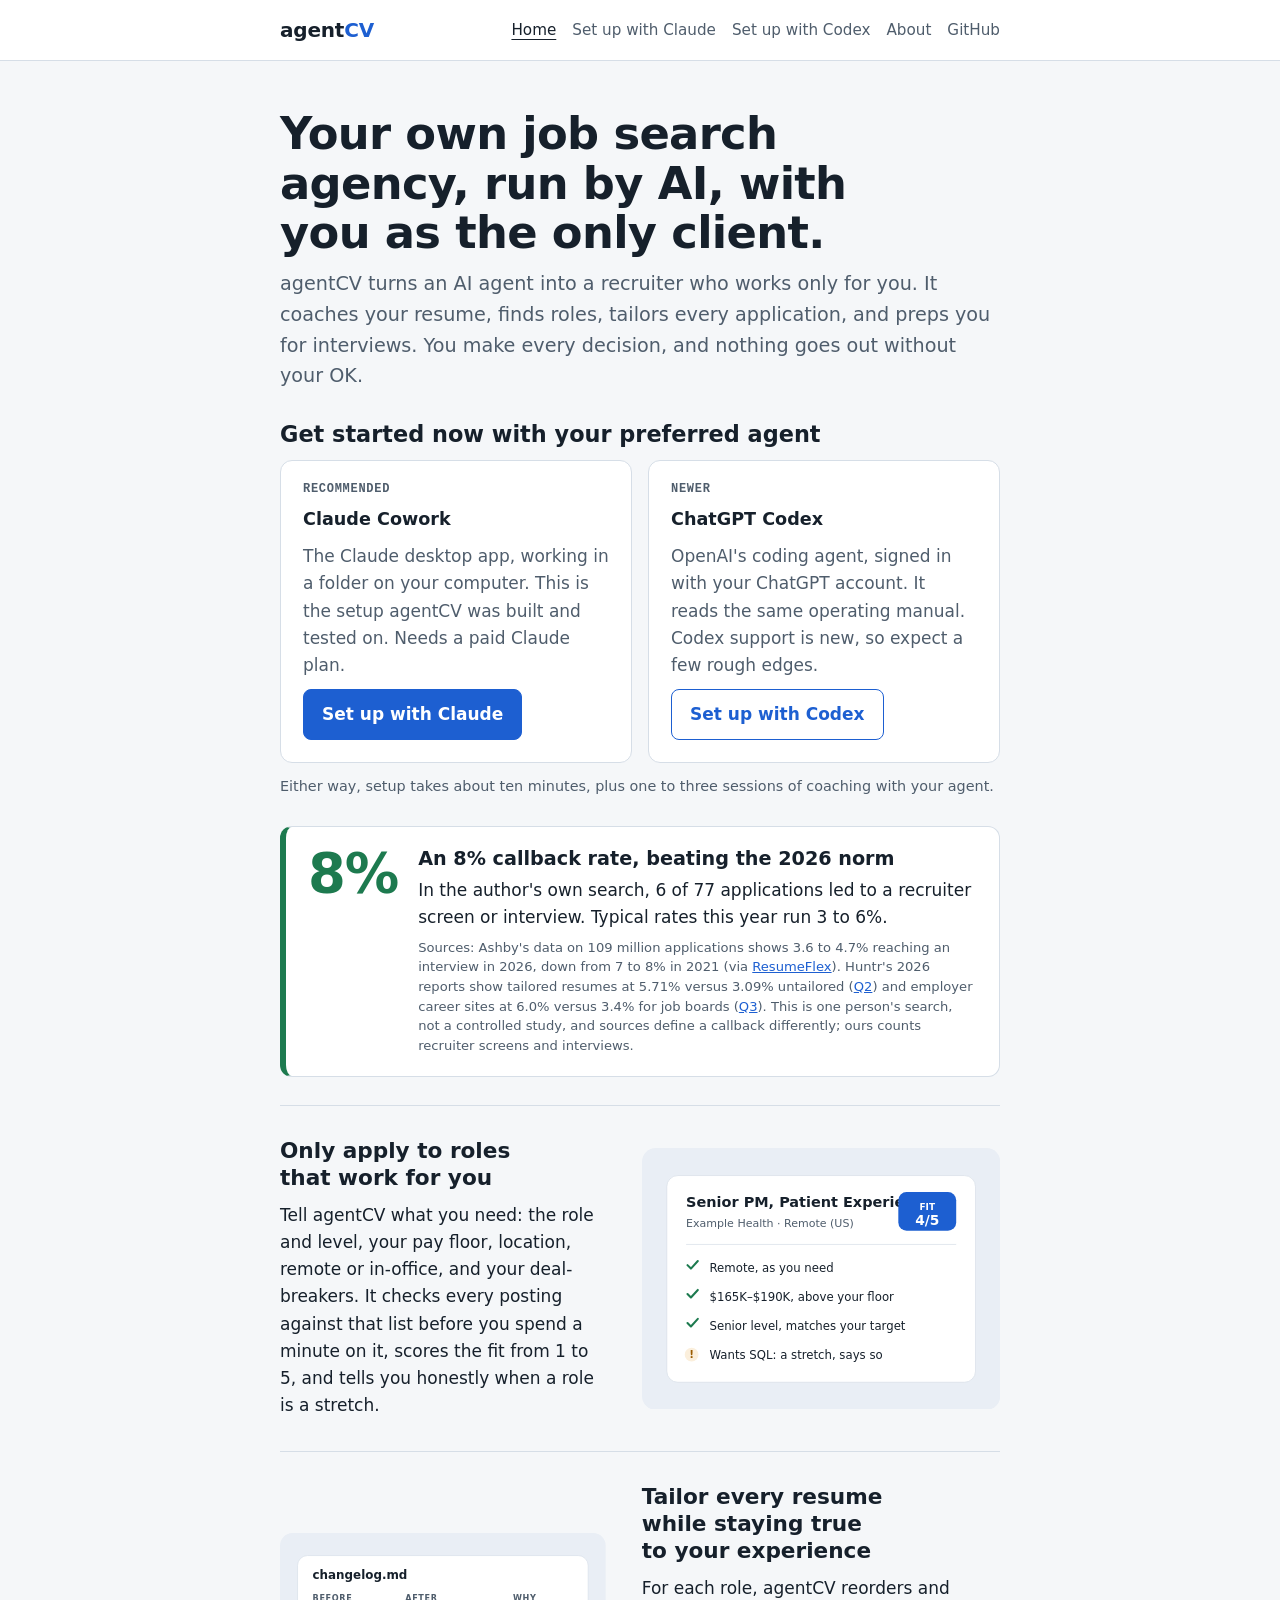
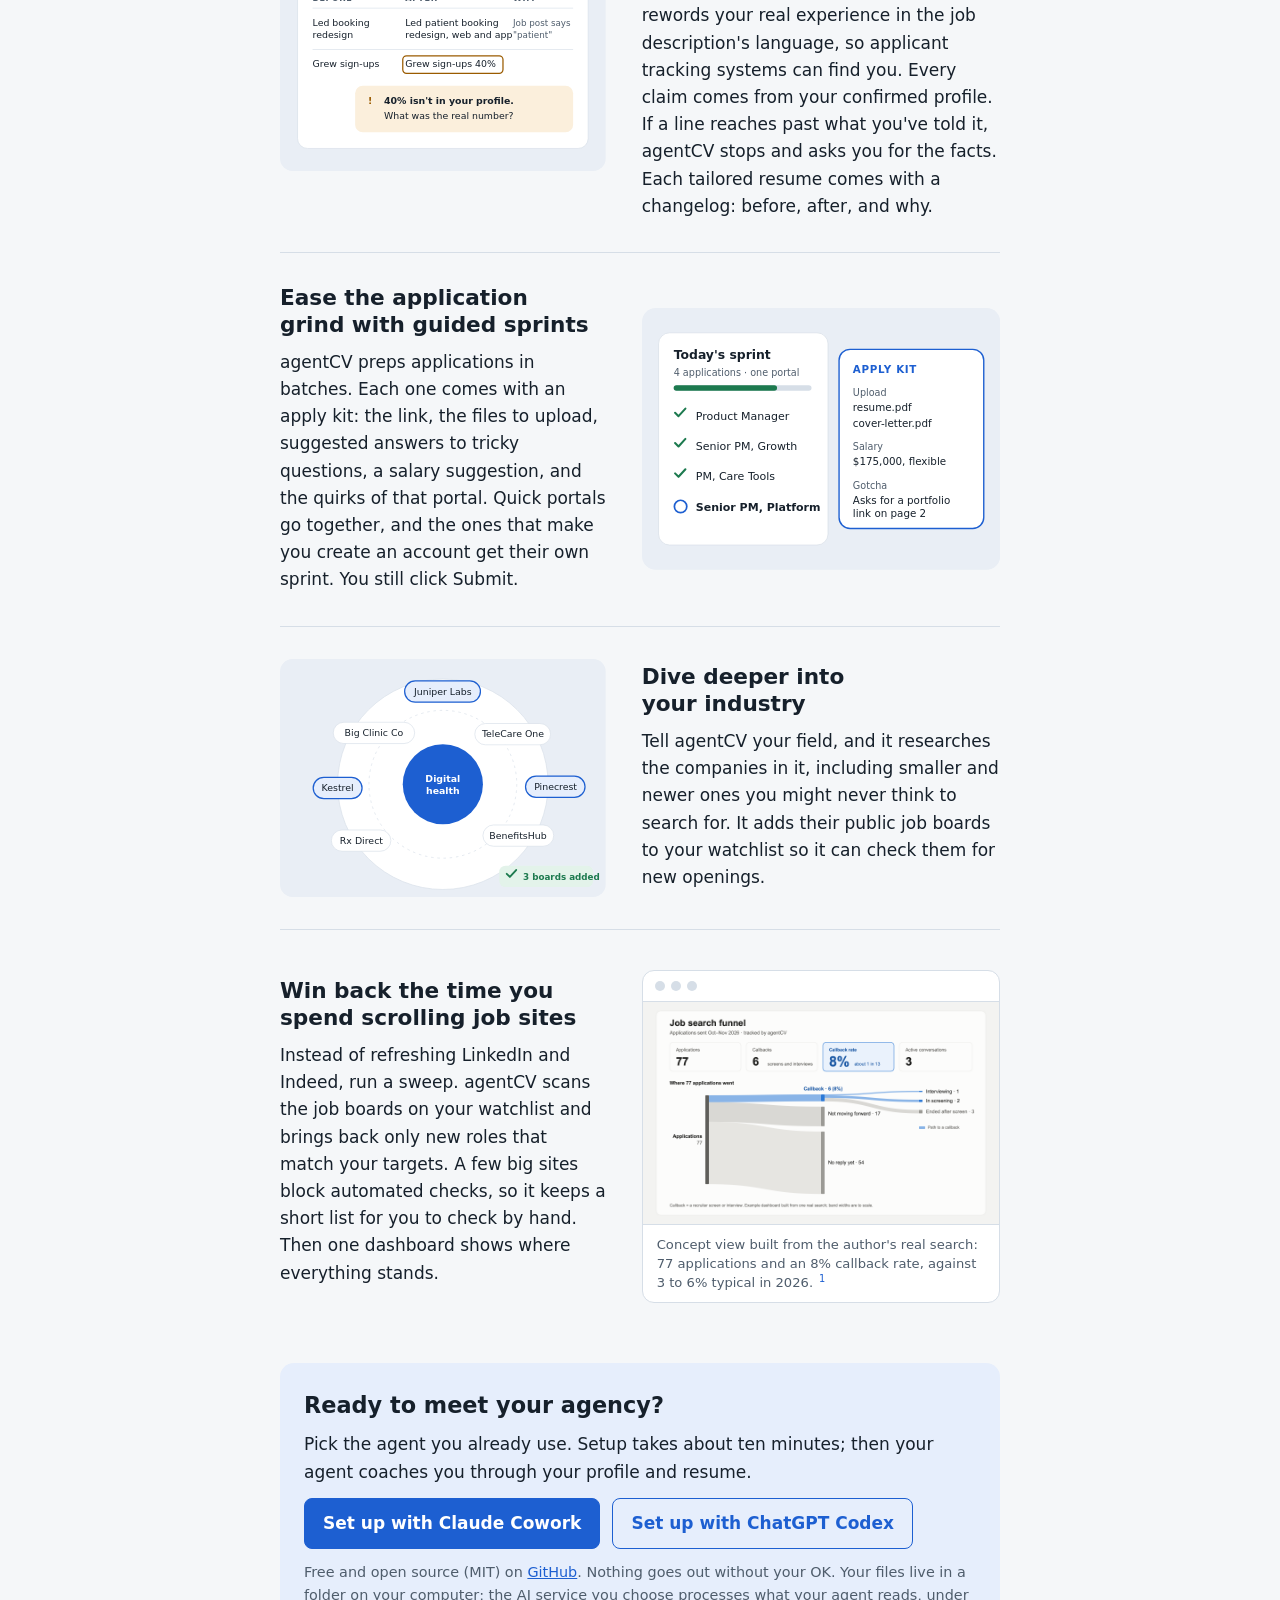
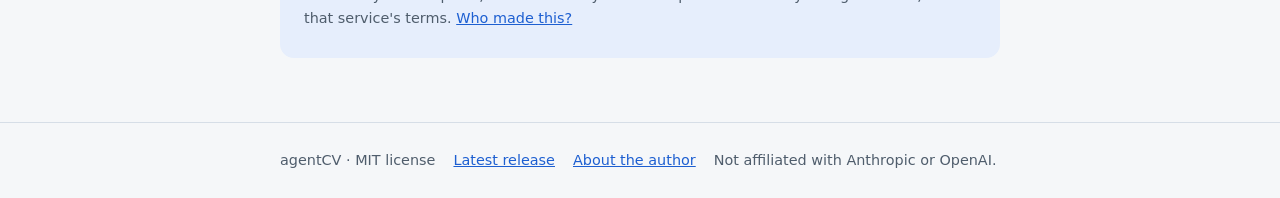
==== index.html @ 16ecc1cb "Home: "Tailor every resume while staying true to your experience" Co-Authored-By: Claude Opus 5.5 <n" ====
<!doctype html>
<html lang="en">
<head>
<meta charset="utf-8">
<meta name="viewport" content="width=device-width, initial-scale=1">
<title>agentCV: your own AI job search agency</title>
<meta name="description" content="agentCV turns Claude Cowork or OpenAI Codex into your own job search agency: resume coaching, tailored applications and interview prep, with nothing sent without your OK.">
<link rel="icon" href="data:image/svg+xml,%3Csvg xmlns='http://www.w3.org/2000/svg' viewBox='0 0 64 64'%3E%3Crect width='64' height='64' rx='14' fill='%231d5fd1'/%3E%3Ctext x='32' y='43' font-family='Arial' font-weight='700' font-size='30' fill='white' text-anchor='middle'%3ECV%3C/text%3E%3C/svg%3E">
<link rel="stylesheet" href="style.css">
</head>
<body>
<a class="skip" href="#main">Skip to content</a>
<header class="site"><div class="in">
  <a class="brand" href="./">agent<span>CV</span></a>
  <nav class="site" aria-label="Main">
    <a href="./" aria-current="page">Home</a>
    <a href="claude.html">Set up with Claude</a>
    <a href="codex.html">Set up with Codex</a>
    <a href="about.html">About</a>
    <a href="https://github.com/duprejohn/agentcv">GitHub</a>
  </nav>
</div></header>

<main id="main">
  <section>
    <h1>Your own job search agency, run by AI, with you as the only client.</h1>
    <p class="lede">agentCV turns an AI agent into a recruiter who works only for you. It coaches your resume, finds roles, tailors every application, and preps you for interviews. You make every decision, and nothing goes out without your OK.</p>
  </section>

  <section aria-labelledby="start">
    <h2 id="start">Get started now with your preferred agent</h2>
    <div class="pick">
      <div class="card">
        <span class="tag">Recommended</span>
        <h3>Claude Cowork</h3>
        <p>The Claude desktop app, working in a folder on your computer. This is the setup agentCV was built and tested on. Needs a paid Claude plan.</p>
        <a class="btn primary" href="claude.html">Set up with Claude</a>
      </div>
      <div class="card">
        <span class="tag">Newer</span>
        <h3>ChatGPT Codex</h3>
        <p>OpenAI's coding agent, signed in with your ChatGPT account. It reads the same operating manual. Codex support is new, so expect a few rough edges.</p>
        <a class="btn" href="codex.html">Set up with Codex</a>
      </div>
    </div>
    <p class="small muted">Either way, setup takes about ten minutes, plus one to three sessions of coaching with your agent.</p>
  </section>

  <section class="proof" id="proof" aria-labelledby="proof-h">
    <p class="proof-num" aria-hidden="true">8%</p>
    <div>
      <h2 id="proof-h">An 8% callback rate, beating the 2026 norm</h2>
      <p>In the author's own search, 6 of 77 applications led to a recruiter screen or interview. Typical rates this year run 3 to 6%.</p>
      <p class="proof-src">Sources: Ashby's data on 109 million applications shows 3.6 to 4.7% reaching an interview in 2026, down from 7 to 8% in 2021 (via <a href="https://resumeflex.com/guides/whats-a-normal-job-application-response-rate-evidence-and-caveats/">ResumeFlex</a>). Huntr's 2026 reports show tailored resumes at 5.71% versus 3.09% untailored (<a href="https://huntr.co/research/job-search-trends-q2-2026">Q2</a>) and employer career sites at 6.0% versus 3.4% for job boards (<a href="https://huntr.co/research/job-search-trends-q3-2026">Q3</a>). This is one person's search, not a controlled study, and sources define a callback differently; ours counts recruiter screens and interviews.</p>
    </div>
  </section>

  <section class="props" aria-label="What agentCV does for you">

    <article class="prop" aria-labelledby="p-fit">
      <div class="copy">
      <h2 id="p-fit">Only apply to roles that work for you</h2>
      <p>Tell agentCV what you need: the role and level, your pay floor, location, remote or in-office, and your deal-breakers. It checks every posting against that list before you spend a minute on it, scores the fit from 1 to 5, and tells you honestly when a role is a stretch.</p>
      </div>
      <figure class="art"><svg viewBox="0 0 520 380" role="img" aria-labelledby="a-fit-t a-fit-d"><title id="a-fit-t">Fit check example</title><desc id="a-fit-d">A sample job card for Senior Product Manager, Patient Experience, scored 4 out of 5. Remote work, pay and level match the user's needs; required SQL is flagged as a stretch.</desc><rect x="0" y="0" width="520" height="380" rx="20" class="f-tint"/><rect x="36" y="40" width="448" height="300" rx="16" class="f-card"/><text x="64" y="86" class="t-ink" font-size="21" font-weight="700">Senior PM, Patient Experience</text><text x="64" y="114" class="t-muted" font-size="16">Example Health · Remote (US)</text><rect x="372" y="64" width="84" height="56" rx="12" class="f-accent"/><text x="414" y="90" text-anchor="middle" class="t-on-accent" font-size="13" font-weight="700">FIT</text><text x="414" y="112" text-anchor="middle" class="t-on-accent" font-size="20" font-weight="700">4/5</text><line x1="64" y1="140" x2="456" y2="140" class="s-line"/><path d="M66,170 l5,5 l10,-11" class="i-ok" fill="none" stroke-width="3" stroke-linecap="round" stroke-linejoin="round"/><text x="98" y="180" class="t-ink" font-size="17">Remote, as you need</text><path d="M66,212 l5,5 l10,-11" class="i-ok" fill="none" stroke-width="3" stroke-linecap="round" stroke-linejoin="round"/><text x="98" y="222" class="t-ink" font-size="17">$165K–$190K, above your floor</text><path d="M66,254 l5,5 l10,-11" class="i-ok" fill="none" stroke-width="3" stroke-linecap="round" stroke-linejoin="round"/><text x="98" y="264" class="t-ink" font-size="17">Senior level, matches your target</text><circle cx="72" cy="300" r="10" class="f-warn-soft"/><text x="72" y="305" text-anchor="middle" class="t-warn" font-size="15" font-weight="700">!</text><text x="98" y="306" class="t-ink" font-size="17">Wants SQL: a stretch, says so</text></svg></figure>
    </article>

    <article class="prop" aria-labelledby="p-tailor">
      <div class="copy">
      <h2 id="p-tailor">Tailor every resume while staying true to your experience</h2>
      <p>For each role, agentCV reorders and rewords your real experience in the job description's language, so applicant tracking systems can find you. Every claim comes from your confirmed profile. If a line reaches past what you've told it, agentCV stops and asks you for the facts. Each tailored resume comes with a changelog: before, after, and why.</p>
      </div>
      <figure class="art"><svg viewBox="0 0 520 380" role="img" aria-labelledby="a-tailor-t a-tailor-d"><title id="a-tailor-t">Tailored resume changelog example</title><desc id="a-tailor-d">A changelog with before, after and why. One bullet is reworded to match the job description. A second bullet that claims a 40 percent increase is flagged because the number is not in the user's profile, with a question asking for the real figure.</desc><rect x="0" y="0" width="520" height="380" rx="20" class="f-tint"/><rect x="28" y="36" width="464" height="308" rx="16" class="f-card"/><text x="52" y="74" class="t-ink" font-size="19" font-weight="700">changelog.md</text><text x="52" y="108" class="t-muted" font-size="13" font-weight="700" letter-spacing="1">BEFORE</text><text x="200" y="108" class="t-muted" font-size="13" font-weight="700" letter-spacing="1">AFTER</text><text x="372" y="108" class="t-muted" font-size="13" font-weight="700" letter-spacing="1">WHY</text><line x1="52" y1="120" x2="468" y2="120" class="s-line"/><text class="t-ink" font-size="15"><tspan x="52" y="148">Led booking</tspan><tspan x="52" y="168">redesign</tspan></text><text class="t-ink" font-size="15"><tspan x="200" y="148">Led patient booking</tspan><tspan x="200" y="168">redesign, web and app</tspan></text><text class="t-muted" font-size="14"><tspan x="372" y="148">Job post says</tspan><tspan x="372" y="168">"patient"</tspan></text><line x1="52" y1="186" x2="468" y2="186" class="s-line"/><text class="t-ink" font-size="15"><tspan x="52" y="214">Grew sign-ups</tspan></text><text class="t-ink" font-size="15"><tspan x="200" y="214">Grew sign-ups 40%</tspan></text><rect x="196" y="196" width="160" height="28" rx="6" fill="none" class="s-warn" stroke-width="2"/><rect x="120" y="244" width="348" height="74" rx="12" class="f-warn-soft"/><circle cx="144" cy="268" r="10" class="f-warn-soft"/><text x="144" y="273" text-anchor="middle" class="t-warn" font-size="15" font-weight="700">!</text><text class="t-ink" font-size="15"><tspan x="166" y="273" font-weight="700">40% isn't in your profile.</tspan><tspan x="166" y="297">What was the real number?</tspan></text></svg></figure>
    </article>

    <article class="prop" aria-labelledby="p-sprint">
      <div class="copy">
      <h2 id="p-sprint">Ease the application grind with guided sprints</h2>
      <p>agentCV preps applications in batches. Each one comes with an apply kit: the link, the files to upload, suggested answers to tricky questions, a salary suggestion, and the quirks of that portal. Quick portals go together, and the ones that make you create an account get their own sprint. You still click Submit.</p>
      </div>
      <figure class="art"><svg viewBox="0 0 520 380" role="img" aria-labelledby="a-sprint-t a-sprint-d"><title id="a-sprint-t">Guided sprint example</title><desc id="a-sprint-d">A sprint of four applications on one fast portal: three done, one to go. Beside it, an apply kit lists the files to upload, a salary suggestion and a portal gotcha.</desc><rect x="0" y="0" width="520" height="380" rx="20" class="f-tint"/><rect x="24" y="36" width="246" height="308" rx="16" class="f-card"/><text x="46" y="74" class="t-ink" font-size="18" font-weight="700">Today's sprint</text><text x="46" y="98" class="t-muted" font-size="14">4 applications · one portal</text><rect x="46" y="112" width="200" height="8" rx="4" class="f-line"/><rect x="46" y="112" width="150" height="8" rx="4" class="f-ok"/><path d="M48,152 l5,5 l10,-11" class="i-ok" fill="none" stroke-width="3" stroke-linecap="round" stroke-linejoin="round"/><text x="78" y="162" class="t-ink" font-size="16">Product Manager</text><path d="M48,196 l5,5 l10,-11" class="i-ok" fill="none" stroke-width="3" stroke-linecap="round" stroke-linejoin="round"/><text x="78" y="206" class="t-ink" font-size="16">Senior PM, Growth</text><path d="M48,240 l5,5 l10,-11" class="i-ok" fill="none" stroke-width="3" stroke-linecap="round" stroke-linejoin="round"/><text x="78" y="250" class="t-ink" font-size="16">PM, Care Tools</text><circle cx="56" cy="288" r="9" fill="none" class="s-accent" stroke-width="2.5"/><text x="78" y="294" class="t-ink" font-size="16" font-weight="700">Senior PM, Platform</text><rect x="286" y="60" width="210" height="260" rx="16" class="f-card s-accent" stroke-width="2"/><text x="306" y="94" class="t-accent" font-size="15" font-weight="700" letter-spacing="1">APPLY KIT</text><text x="306" y="128" class="t-muted" font-size="14">Upload</text><text x="306" y="150" class="t-ink" font-size="15">resume.pdf</text><text x="306" y="172" class="t-ink" font-size="15">cover-letter.pdf</text><text x="306" y="206" class="t-muted" font-size="14">Salary</text><text x="306" y="228" class="t-ink" font-size="15">$175,000, flexible</text><text x="306" y="262" class="t-muted" font-size="14">Gotcha</text><text class="t-ink" font-size="15"><tspan x="306" y="284">Asks for a portfolio</tspan><tspan x="306" y="304">link on page 2</tspan></text></svg></figure>
    </article>

    <article class="prop" aria-labelledby="p-industry">
      <div class="copy">
      <h2 id="p-industry">Dive deeper into your industry</h2>
      <p>Tell agentCV your field, and it researches the companies in it, including smaller and newer ones you might never think to search for. It adds their public job boards to your watchlist so it can check them for new openings.</p>
      </div>
      <figure class="art"><svg viewBox="0 0 520 380" role="img" aria-labelledby="a-industry-t a-industry-d"><title id="a-industry-t">Industry map example</title><desc id="a-industry-d">Rings around a field, digital health. The inner ring holds well-known employers; the outer rings add smaller and newer companies. Three newly found companies are highlighted, and each has a job board added to the watchlist.</desc><rect x="0" y="0" width="520" height="380" rx="20" class="f-tint"/><circle cx="260" cy="200" r="168" class="f-card"/><circle cx="260" cy="200" r="118" fill="none" class="s-line" stroke-dasharray="4 6"/><circle cx="260" cy="200" r="64" class="f-accent"/><text x="260" y="196" text-anchor="middle" class="t-on-accent" font-size="15" font-weight="700">Digital</text><text x="260" y="216" text-anchor="middle" class="t-on-accent" font-size="15" font-weight="700">health</text><rect x="85" y="101" width="130" height="34" rx="17" class="f-card" stroke-width="1"/><text x="150" y="123" text-anchor="middle" class="t-ink" font-size="15">Big Clinic Co</text><rect x="311" y="103" width="121" height="34" rx="17" class="f-card" stroke-width="1"/><text x="372" y="125" text-anchor="middle" class="t-ink" font-size="15">TeleCare One</text><rect x="324" y="265" width="113" height="34" rx="17" class="f-card" stroke-width="1"/><text x="380" y="287" text-anchor="middle" class="t-ink" font-size="15">BenefitsHub</text><rect x="82" y="273" width="95" height="34" rx="17" class="f-card" stroke-width="1"/><text x="130" y="295" text-anchor="middle" class="t-ink" font-size="15">Rx Direct</text><rect x="199" y="35" width="121" height="34" rx="17" class="f-accent-soft s-accent" stroke-width="2"/><text x="260" y="57" text-anchor="middle" class="t-ink" font-size="15">Juniper Labs</text><rect x="53" y="189" width="78" height="34" rx="17" class="f-accent-soft s-accent" stroke-width="2"/><text x="92" y="211" text-anchor="middle" class="t-ink" font-size="15">Kestrel</text><rect x="392" y="187" width="95" height="34" rx="17" class="f-accent-soft s-accent" stroke-width="2"/><text x="440" y="209" text-anchor="middle" class="t-ink" font-size="15">Pinecrest</text><rect x="350" y="330" width="150" height="34" rx="10" class="f-ok-soft"/><path d="M362,343 l5,5 l10,-11" class="i-ok" fill="none" stroke-width="3" stroke-linecap="round" stroke-linejoin="round"/><text x="388" y="353" class="t-ok" font-size="14" font-weight="700">3 boards added</text></svg></figure>
    </article>

    <article class="prop" aria-labelledby="p-scroll">
      <div class="copy">
      <h2 id="p-scroll">Win back the time you spend scrolling job sites</h2>
      <p>Instead of refreshing LinkedIn and Indeed, run a sweep. agentCV scans the job boards on your watchlist and brings back only new roles that match your targets. A few big sites block automated checks, so it keeps a short list for you to check by hand. Then one dashboard shows where everything stands.</p>
      </div>
      <figure class="shot">
        <div class="shot-bar" aria-hidden="true"><span></span><span></span><span></span></div>
        <img src="assets/dashboard-example.png" width="1600" height="1000" loading="lazy"
          alt="Example agentCV dashboard titled Job search funnel. Tiles show 77 applications, 6 callbacks, an 8 percent callback rate (about 1 in 13), and 3 active conversations. A flow diagram shows the 77 applications splitting into 6 callbacks, 17 not moving forward, and 54 with no reply yet; the 6 callbacks split into 1 interviewing, 2 in screening, and 3 that ended after a screen.">
        <figcaption>Concept view built from the author's real search: 77 applications and an 8% callback rate, against 3 to 6% typical in 2026.<a class="fn" href="#proof" aria-label="See sources">1</a></figcaption>
      </figure>
    </article>
  </section>

  <section class="cta" aria-labelledby="ready">
    <h2 id="ready">Ready to meet your agency?</h2>
    <p>Pick the agent you already use. Setup takes about ten minutes; then your agent coaches you through your profile and resume.</p>
    <div class="actions">
      <a class="btn primary" href="claude.html">Set up with Claude Cowork</a>
      <a class="btn" href="codex.html">Set up with ChatGPT Codex</a>
    </div>
    <p class="small muted">Free and open source (MIT) on <a href="https://github.com/duprejohn/agentcv">GitHub</a>. Nothing goes out without your OK. Your files live in a folder on your computer; the AI service you choose processes what your agent reads, under that service's terms. <a href="about.html">Who made this?</a></p>
  </section>
</main>

<footer class="site"><div class="in">
  <span>agentCV · MIT license</span>
  <a href="https://github.com/duprejohn/agentcv/releases/latest">Latest release</a>
  <a href="about.html">About the author</a>
  <span>Not affiliated with Anthropic or OpenAI.</span>
</div></footer>
<script src="copy.js"></script>
</body>
</html>
---- style.css ----
/* agentCV site. One column, plain HTML, light and dark. */
:root {
  --bg: #f5f7f9; --surface: #ffffff; --ink: #16202b; --muted: #4f5d6c; --line: #d6dee7;
  --accent: #1d5fd1; --accent-ink: #ffffff; --accent-soft: #e6eefc;
  --ok: #1d7a4f; --ok-soft: #e3f3ea; --warn: #9a5b00; --warn-soft: #fbefdc; --tint: #e9eef5;
  --font: system-ui, -apple-system, "Segoe UI", Roboto, sans-serif;
  --mono: ui-monospace, SFMono-Regular, Menlo, Consolas, monospace;
  color-scheme: light dark;
}
@media (prefers-color-scheme: dark) {
  :root { --bg: #0f141a; --surface: #171e27; --ink: #e7edf3; --muted: #a9b6c3; --line: #2a3542;
          --accent: #8db4ff; --accent-ink: #0f141a; --accent-soft: #1c2a44;
          --ok: #6fcf9c; --ok-soft: #16302a; --warn: #f0b35c; --warn-soft: #3a2a12; --tint: #141b24; }
}
* { box-sizing: border-box; }
html { -webkit-text-size-adjust: 100%; }
body { margin: 0; background: var(--bg); color: var(--ink); font: 17px/1.6 var(--font); }
a { color: var(--accent); }
a:focus-visible, button:focus-visible { outline: 3px solid var(--accent); outline-offset: 3px; border-radius: 4px; }
.skip { position: absolute; left: -999px; top: 8px; background: var(--surface); padding: 8px 12px; }
.skip:focus { left: 8px; }

header.site { border-bottom: 1px solid var(--line); background: var(--surface); }
header.site .in { max-width: 760px; margin: 0 auto; padding: 14px 20px; display: flex; flex-wrap: wrap; gap: 8px 20px; align-items: center; }
.brand { font-weight: 800; font-size: 1.25rem; text-decoration: none; color: var(--ink); letter-spacing: -.01em; }
.brand span { color: var(--accent); }
nav.site { display: flex; flex-wrap: wrap; gap: 4px 16px; margin-left: auto; font-size: .95rem; }
nav.site a { text-decoration: none; color: var(--muted); padding: 4px 0; }
nav.site a:hover, nav.site a[aria-current="page"] { color: var(--ink); text-decoration: underline; text-underline-offset: 4px; }

main { overflow-wrap: break-word; max-width: 760px; margin: 0 auto; padding: 48px 20px 64px; display: flex; flex-direction: column; gap: 28px; }
h1 { font-size: clamp(2rem, 6vw, 2.8rem); line-height: 1.1; margin: 0; letter-spacing: -.015em; text-wrap: balance; }
h2 { font-size: 1.4rem; line-height: 1.25; margin: 0; text-wrap: balance; }
h3 { font-size: 1.1rem; margin: 0; }
p { margin: 0; }
section { display: flex; flex-direction: column; gap: 12px; }
.lede { font-size: 1.2rem; color: var(--muted); max-width: 60ch; }
.muted { color: var(--muted); }
.small { font-size: .9rem; }
ul, ol { margin: 0; padding-left: 1.3em; display: flex; flex-direction: column; gap: 8px; }
code { overflow-wrap: anywhere; font-family: var(--mono); font-size: .9em; background: var(--accent-soft); padding: 1px 5px; border-radius: 4px; }
kbd { font-family: var(--mono); font-size: .85em; border: 1px solid var(--line); border-bottom-width: 2px; border-radius: 4px; padding: 0 5px; }

/* Agent picker */
.pick { display: grid; grid-template-columns: repeat(auto-fit, minmax(260px, 1fr)); gap: 16px; }
.card { background: var(--surface); border: 1px solid var(--line); border-radius: 12px; padding: 22px; display: flex; flex-direction: column; gap: 10px; }
.card .tag { font: 600 .75rem/1 var(--mono); text-transform: uppercase; letter-spacing: .06em; color: var(--muted); }
.card p { color: var(--muted); }
.card .btn { margin-top: auto; align-self: flex-start; }
.btn { display: inline-block; padding: 11px 18px; border-radius: 8px; font-weight: 650; text-decoration: none; border: 1.5px solid var(--accent); color: var(--accent); background: transparent; font: inherit; font-weight: 650; cursor: pointer; }
.btn.primary { background: var(--accent); color: var(--accent-ink); }

/* Steps */
ol.steps { list-style: none; padding: 0; counter-reset: s; gap: 22px; }
ol.steps > li { counter-increment: s; display: grid; grid-template-columns: 36px 1fr; gap: 14px; }
ol.steps > li::before { content: counter(s); width: 36px; height: 36px; border-radius: 50%; display: grid; place-items: center; font-weight: 700; background: var(--accent-soft); color: var(--accent); }
ol.steps > li > div { min-width: 0; display: flex; flex-direction: column; gap: 8px; }
.prompt { background: var(--surface); border: 1px solid var(--line); border-radius: 10px; padding: 16px; display: flex; flex-direction: column; gap: 12px; }
.prompt p { font-family: var(--mono); font-size: .9rem; line-height: 1.55; }
.cmd { font-family: var(--mono); font-size: .9rem; background: var(--surface); border: 1px solid var(--line); border-radius: 8px; padding: 10px 14px; white-space: pre-wrap; overflow-wrap: anywhere; }
.note { border-left: 3px solid var(--accent); padding: 2px 0 2px 14px; color: var(--muted); }
.status { min-height: 1.4em; font-size: .9rem; color: var(--muted); }

/* Proof strip */
.proof { flex-direction: row; align-items: flex-start; gap: 20px; padding: 20px 22px; border: 1px solid var(--line); border-left: 6px solid var(--ok); border-radius: 12px; background: var(--surface); }
.proof-num { font-size: clamp(2.6rem, 9vw, 3.4rem); font-weight: 800; line-height: 1; color: var(--ok); letter-spacing: -.02em; }
.proof h2 { font-size: 1.2rem; }
.proof > div { display: flex; flex-direction: column; gap: 6px; min-width: 0; }
@media (max-width: 480px) { .proof { flex-direction: column; align-items: flex-start; } }
a.fn { font-size: .75em; vertical-align: super; line-height: 0; margin-left: 2px; padding: 2px 4px; text-decoration: none; }
a.fn:hover { text-decoration: underline; }

/* Sources inside the proof strip */
.proof-src { font-size: .82rem; line-height: 1.5; color: var(--muted); }

/* Value props */
.props { gap: 0; }
.prop { display: grid; grid-template-columns: 1fr; gap: 18px; padding: 32px 0; border-top: 1px solid var(--line); align-items: center; }
.prop .copy { display: flex; flex-direction: column; gap: 10px; min-width: 0; }
.prop h2 { font-size: 1.35rem; line-height: 1.25; text-wrap: balance; }
.prop figure { margin: 0; min-width: 0; }
.art svg { display: block; width: 100%; height: auto; }
@media (min-width: 720px) {
  .prop { grid-template-columns: 1fr 1.1fr; gap: 36px; }
  .prop:nth-of-type(even) .copy { order: 2; }
}
/* Illustration colors (follow the theme) */
.f-tint { fill: var(--tint); } .f-card { fill: var(--surface); stroke: var(--line); }
.f-accent { fill: var(--accent); } .f-accent-soft { fill: var(--accent-soft); } .f-line { fill: var(--line); }
.f-ok { fill: var(--ok); } .f-ok-soft { fill: var(--ok-soft); } .f-warn-soft { fill: var(--warn-soft); }
.s-line { stroke: var(--line); } .s-accent { stroke: var(--accent); } .s-warn { stroke: var(--warn); }
.i-ok { stroke: var(--ok); }
.t-ink { fill: var(--ink); } .t-muted { fill: var(--muted); } .t-accent { fill: var(--accent); }
.t-on-accent { fill: var(--accent-ink); } .t-ok { fill: var(--ok); } .t-warn { fill: var(--warn); }
.art text { font-family: var(--font); }

/* Closing call to action */
.cta { background: var(--accent-soft); border-radius: 14px; padding: 28px 24px; }
.cta .actions { display: flex; flex-wrap: wrap; gap: 12px; }

/* Product screenshot */
figure.shot { margin: 8px 0 0; border: 1px solid var(--line); border-radius: 12px; overflow: hidden; background: var(--surface); }
.shot-bar { display: flex; gap: 6px; padding: 10px 12px; border-bottom: 1px solid var(--line); }
.shot-bar span { width: 10px; height: 10px; border-radius: 50%; background: var(--line); }
figure.shot img { display: block; width: 100%; height: auto; }
figure.shot figcaption { padding: 10px 14px; font-size: .82rem; line-height: 1.45; color: var(--muted); border-top: 1px solid var(--line); }

/* About */
.links { display: flex; flex-wrap: wrap; gap: 12px; }

footer.site { border-top: 1px solid var(--line); }
footer.site .in { max-width: 760px; margin: 0 auto; padding: 20px; font-size: .9rem; color: var(--muted); display: flex; flex-wrap: wrap; align-items: center; gap: 6px 18px; }
footer.site a { display: inline-block; padding: 6px 0; }

@media (prefers-reduced-motion: no-preference) { html { scroll-behavior: smooth; } }
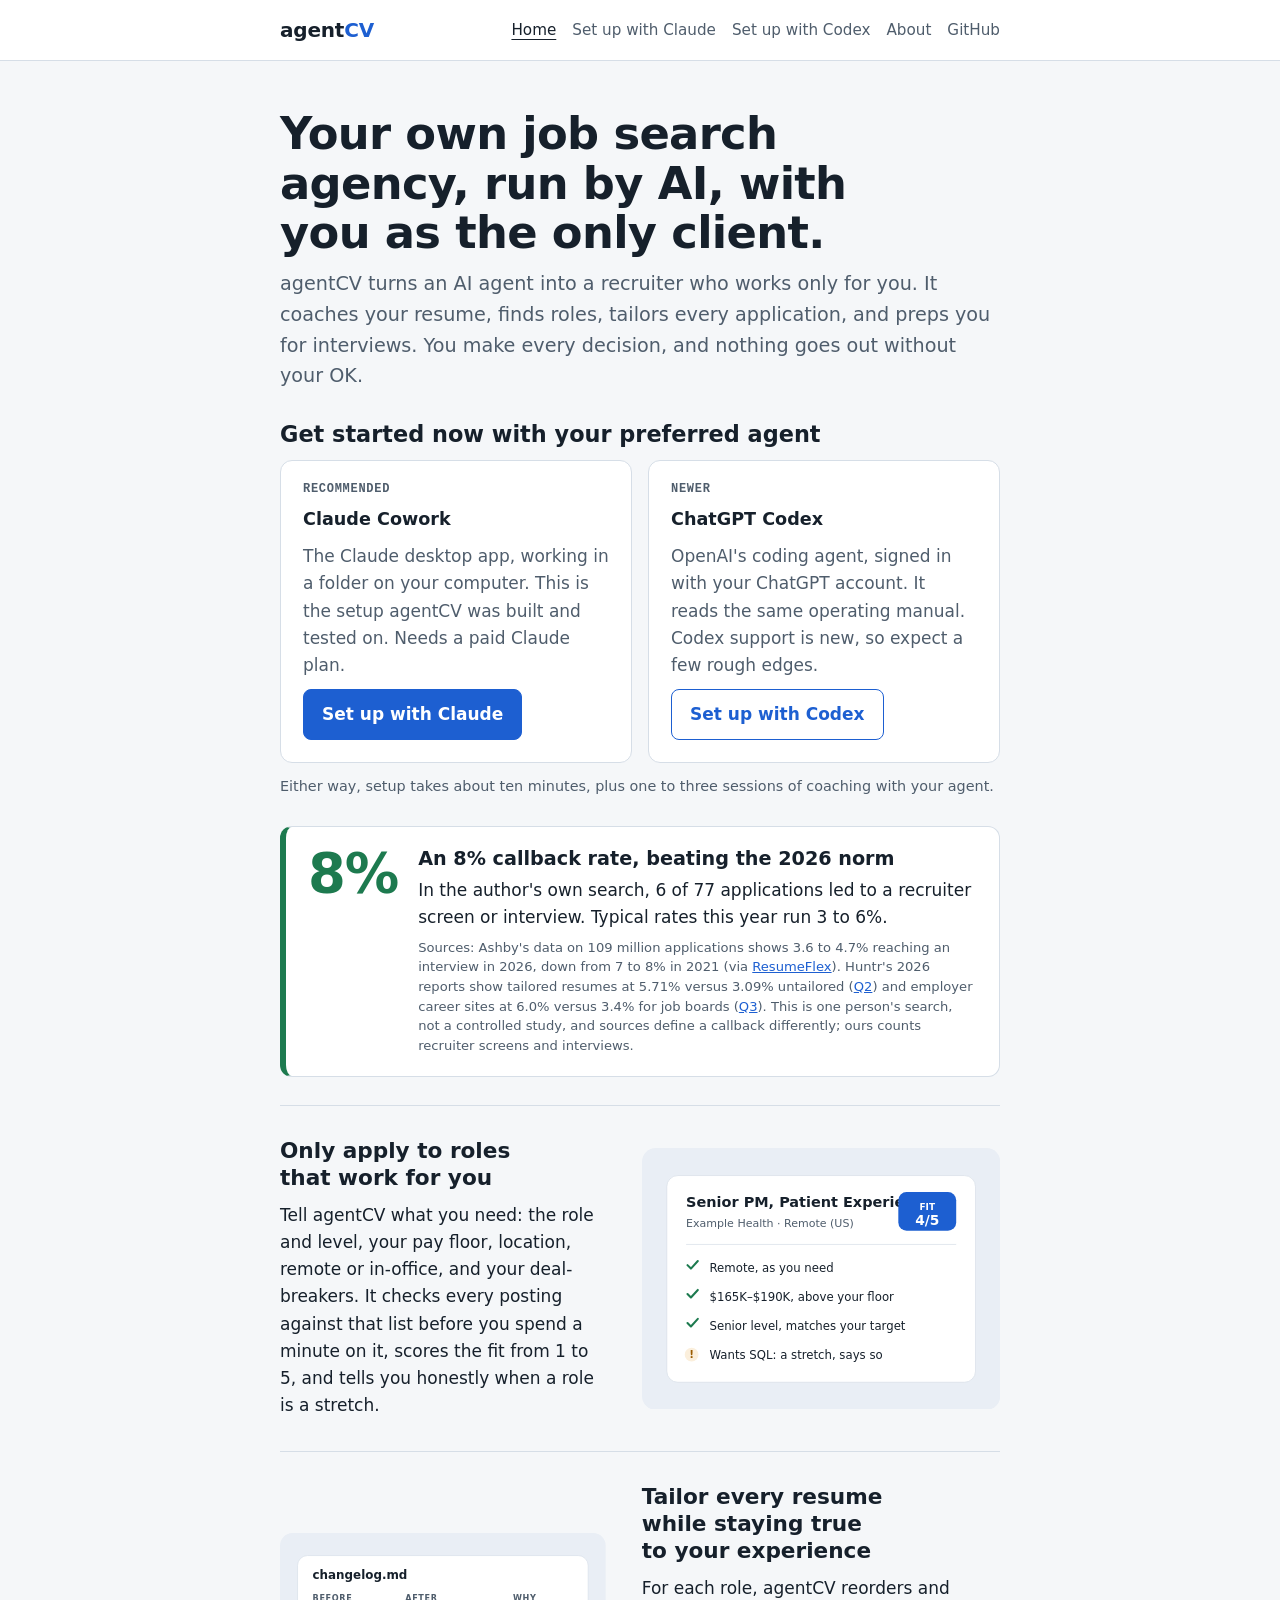
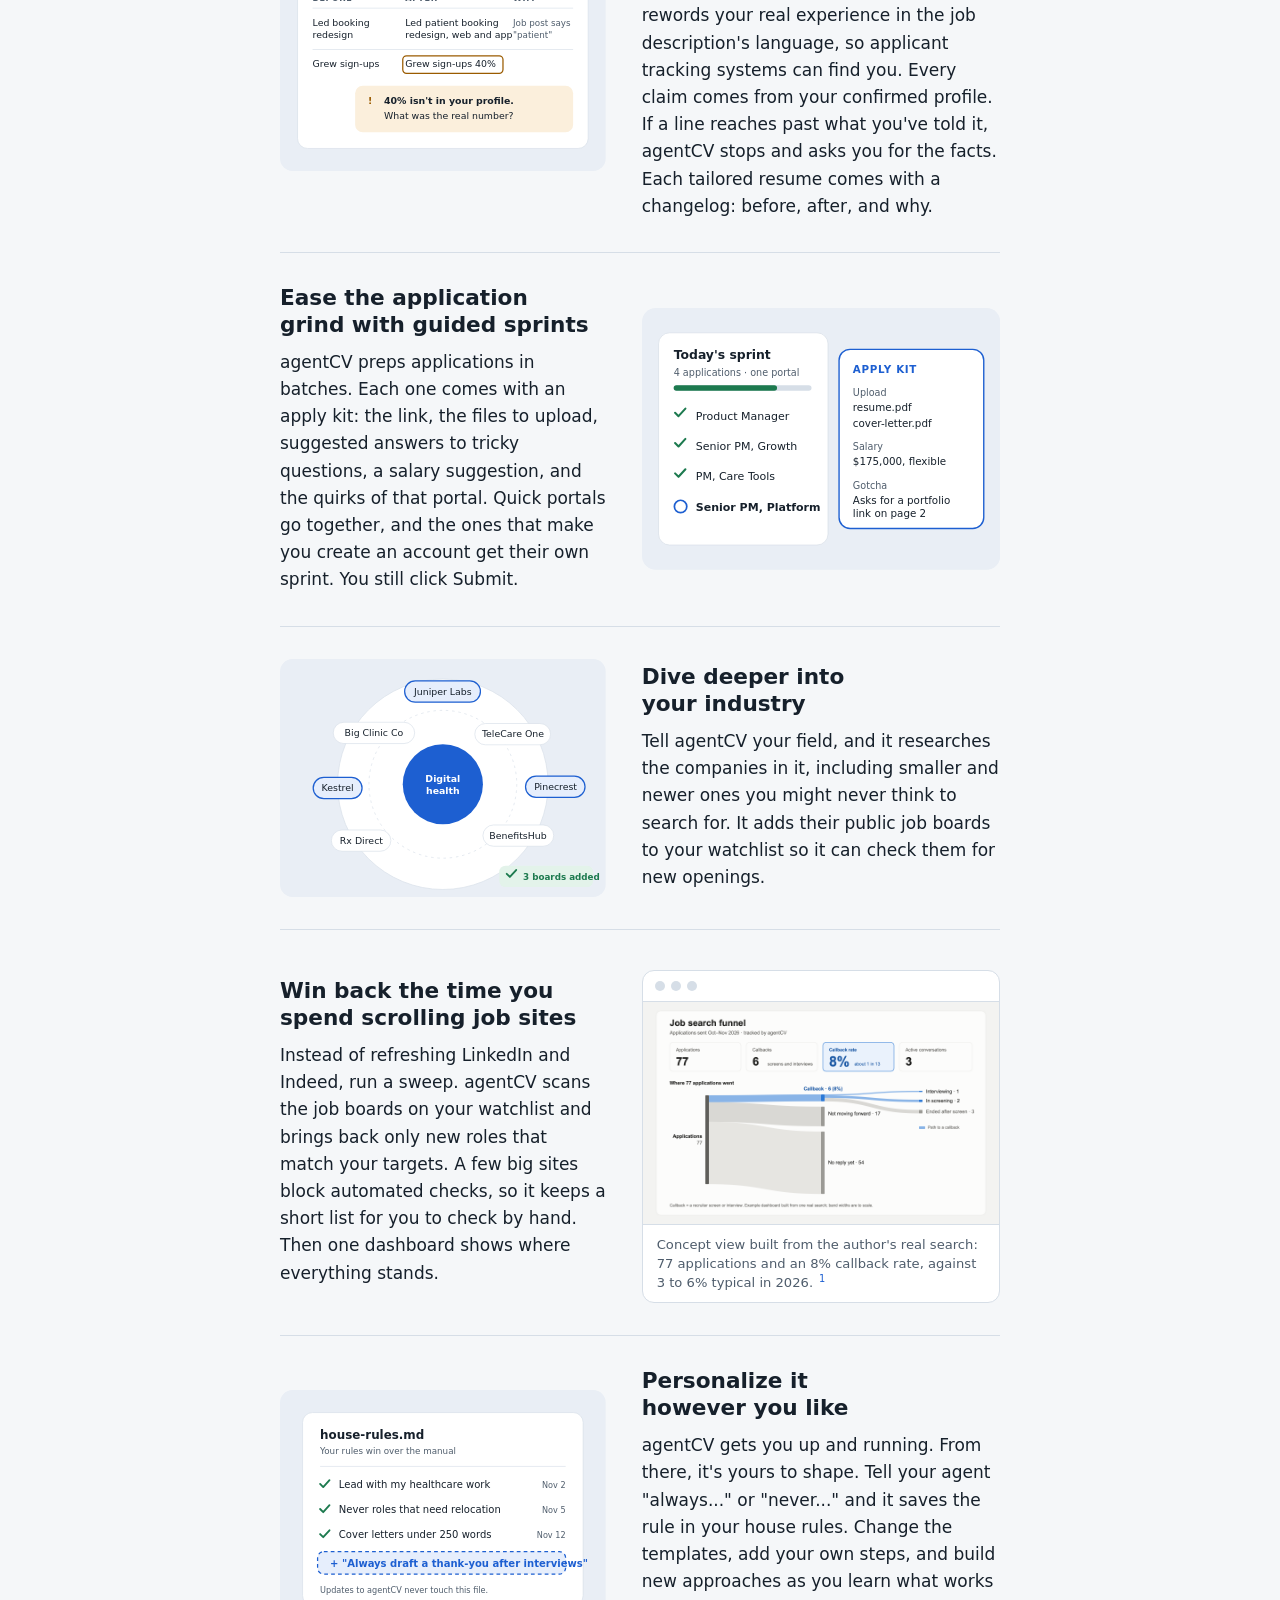
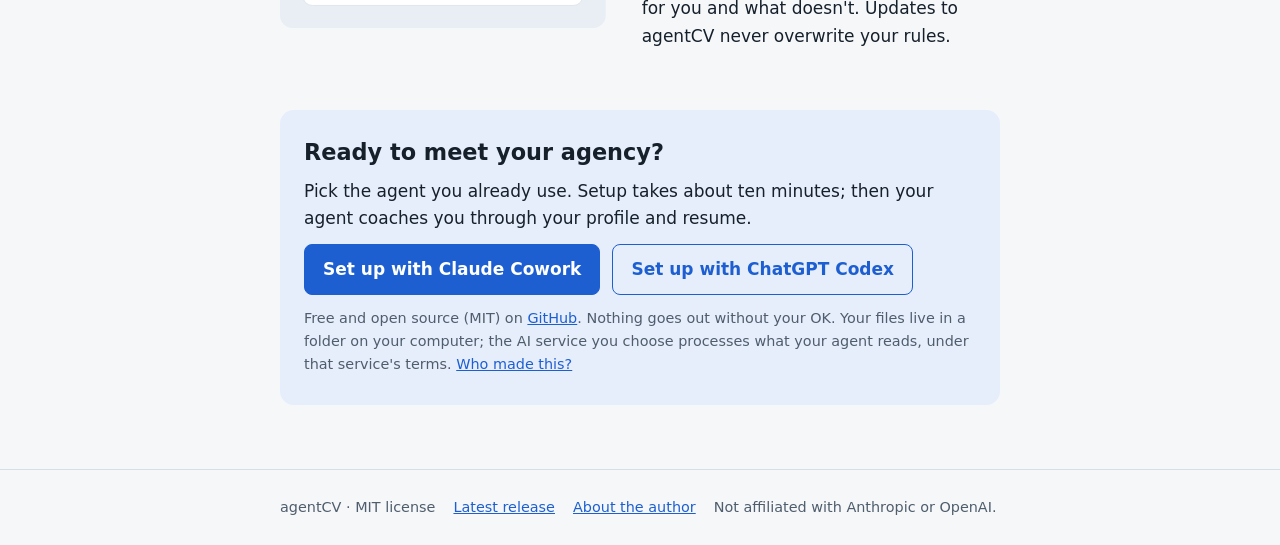
==== commit 24c09abd: "Home: "Personalize it however you like" section with house-rules illustration Co-Authored-By: Claude" ====
--- a/index.html
+++ b/index.html
@@ -101,6 +101,13 @@
         <figcaption>Concept view built from the author's real search: 77 applications and an 8% callback rate, against 3 to 6% typical in 2026.<a class="fn" href="#proof" aria-label="See sources">1</a></figcaption>
       </figure>
     </article>
+    <article class="prop" aria-labelledby="p-own">
+      <div class="copy">
+      <h2 id="p-own">Personalize it however you like</h2>
+      <p>agentCV gets you up and running. From there, it's yours to shape. Tell your agent "always..." or "never..." and it saves the rule in your house rules. Change the templates, add your own steps, and build new approaches as you learn what works for you and what doesn't. Updates to agentCV never overwrite your rules.</p>
+      </div>
+      <figure class="art"><svg viewBox="0 0 520 380" role="img" aria-labelledby="a-own-t a-own-d"><title id="a-own-t">House rules example</title><desc id="a-own-d">A house rules file with three of the user's own rules, each dated: lead with healthcare work, never apply to roles that need relocation, keep cover letters under 250 words. A new rule is being added, and a note says updates never overwrite these rules.</desc><rect x="0" y="0" width="520" height="380" rx="20" class="f-tint"/><rect x="36" y="36" width="448" height="308" rx="16" class="f-card"/><text x="64" y="78" class="t-ink" font-size="19" font-weight="700">house-rules.md</text><text x="64" y="102" class="t-muted" font-size="14">Your rules win over the manual</text><line x1="64" y1="122" x2="456" y2="122" class="s-line"/><path d="M64,150 l5,5 l10,-11" class="i-ok" fill="none" stroke-width="3" stroke-linecap="round" stroke-linejoin="round"/><text x="94" y="156" class="t-ink" font-size="16">Lead with my healthcare work</text><text x="456" y="156" text-anchor="end" class="t-muted" font-size="13">Nov 2</text><path d="M64,190 l5,5 l10,-11" class="i-ok" fill="none" stroke-width="3" stroke-linecap="round" stroke-linejoin="round"/><text x="94" y="196" class="t-ink" font-size="16">Never roles that need relocation</text><text x="456" y="196" text-anchor="end" class="t-muted" font-size="13">Nov 5</text><path d="M64,230 l5,5 l10,-11" class="i-ok" fill="none" stroke-width="3" stroke-linecap="round" stroke-linejoin="round"/><text x="94" y="236" class="t-ink" font-size="16">Cover letters under 250 words</text><text x="456" y="236" text-anchor="end" class="t-muted" font-size="13">Nov 12</text><rect x="60" y="258" width="396" height="36" rx="10" class="f-accent-soft s-accent" stroke-width="2" stroke-dasharray="6 5"/><text x="80" y="282" class="t-accent" font-size="16" font-weight="700">+ "Always draft a thank-you after interviews"</text><text x="64" y="324" class="t-muted" font-size="13">Updates to agentCV never touch this file.</text></svg></figure>
+    </article>
   </section>
 
   <section class="cta" aria-labelledby="ready">
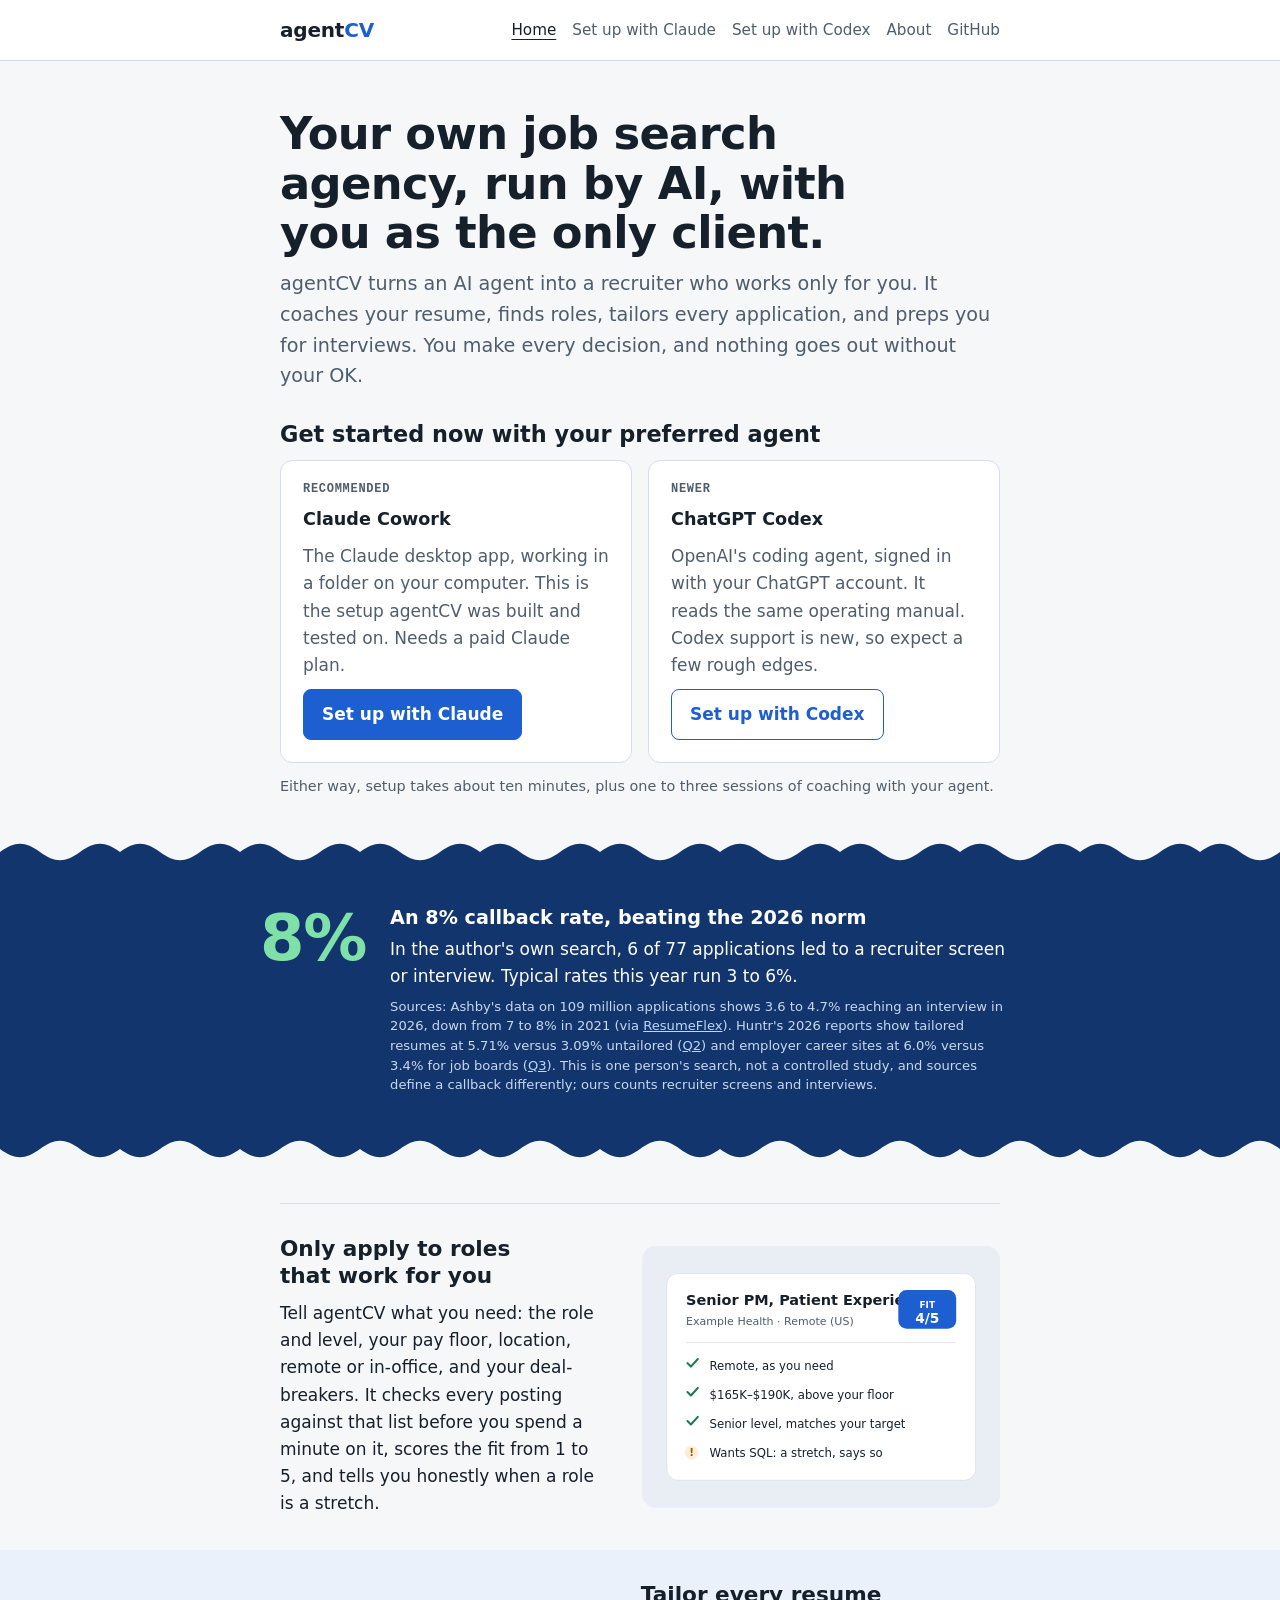
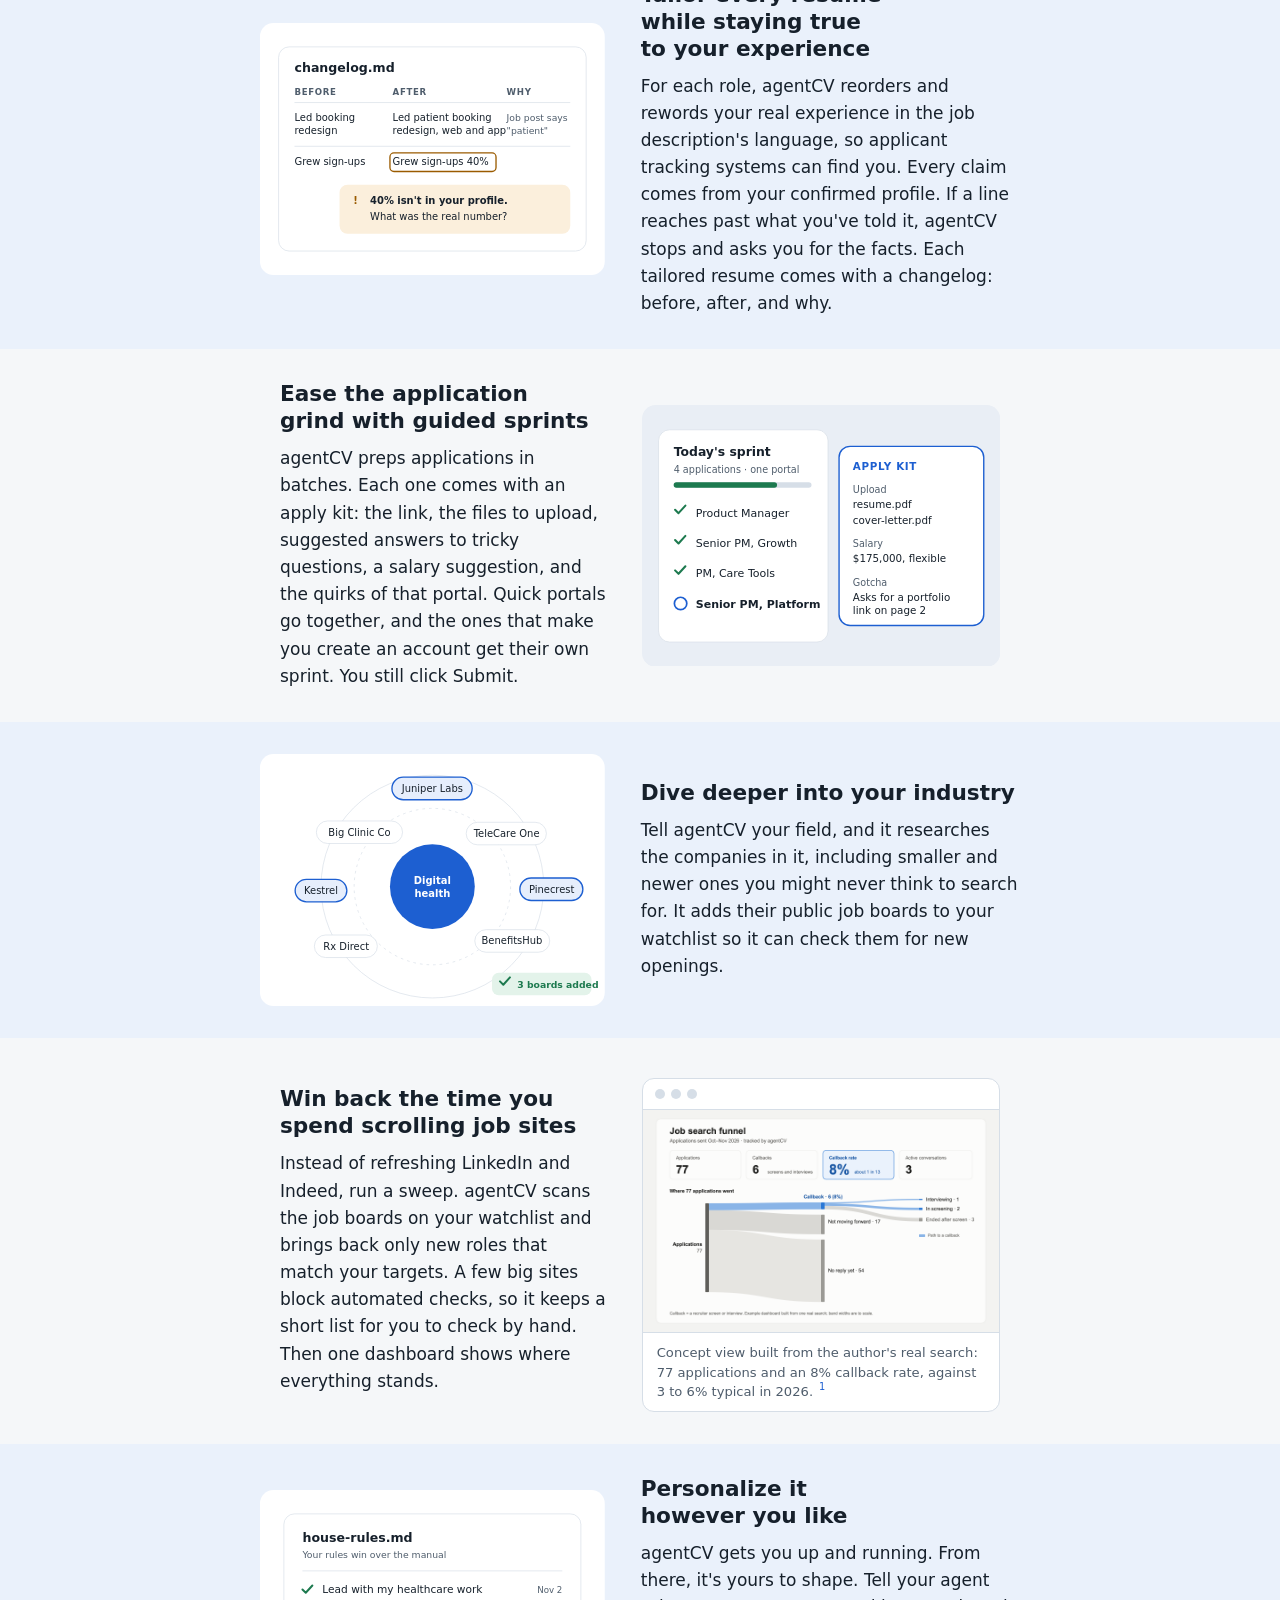
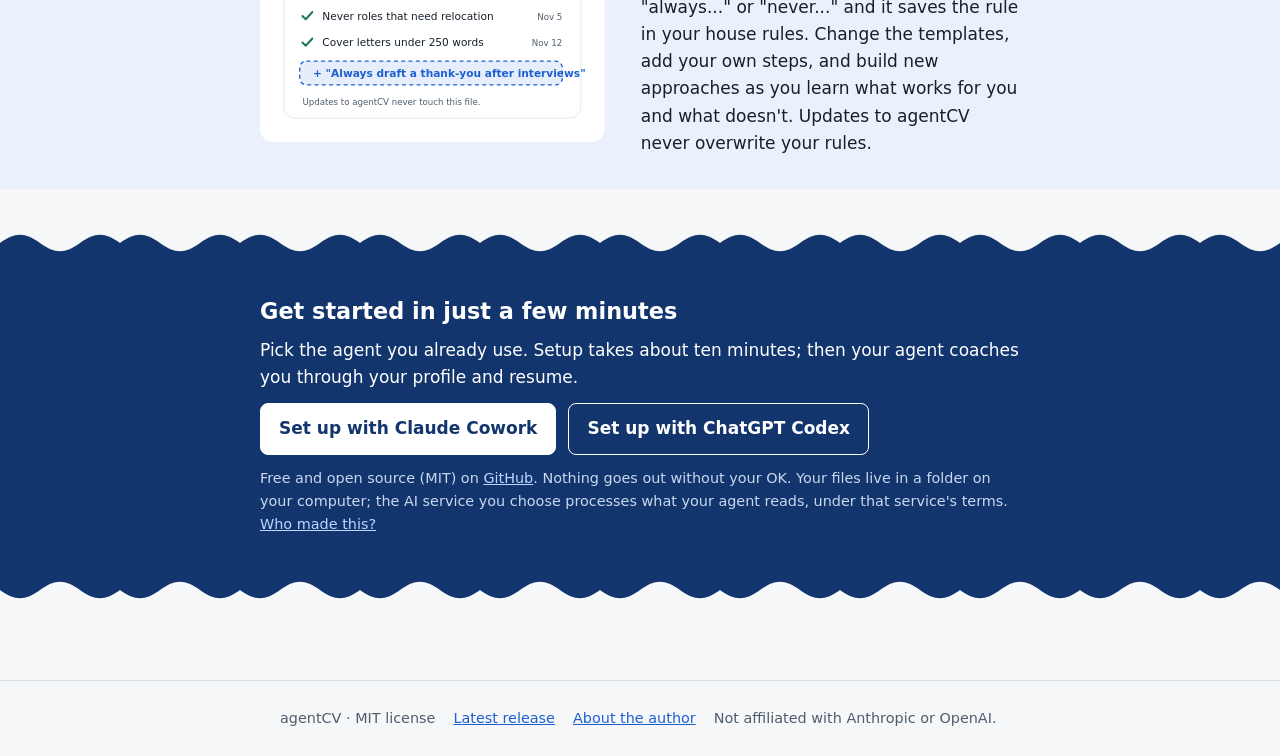
==== commit 374b3ff3: "Home: deep blue wavy bands for the proof strip and closing CTA, soft tint bands on alternating props" ====
--- a/index.html
+++ b/index.html
@@ -46,7 +46,7 @@
     <p class="small muted">Either way, setup takes about ten minutes, plus one to three sessions of coaching with your agent.</p>
   </section>
 
-  <section class="proof" id="proof" aria-labelledby="proof-h">
+  <section class="proof band band-deep" id="proof" aria-labelledby="proof-h">
     <p class="proof-num" aria-hidden="true">8%</p>
     <div>
       <h2 id="proof-h">An 8% callback rate, beating the 2026 norm</h2>
@@ -65,7 +65,7 @@
       <figure class="art"><svg viewBox="0 0 520 380" role="img" aria-labelledby="a-fit-t a-fit-d"><title id="a-fit-t">Fit check example</title><desc id="a-fit-d">A sample job card for Senior Product Manager, Patient Experience, scored 4 out of 5. Remote work, pay and level match the user's needs; required SQL is flagged as a stretch.</desc><rect x="0" y="0" width="520" height="380" rx="20" class="f-tint"/><rect x="36" y="40" width="448" height="300" rx="16" class="f-card"/><text x="64" y="86" class="t-ink" font-size="21" font-weight="700">Senior PM, Patient Experience</text><text x="64" y="114" class="t-muted" font-size="16">Example Health · Remote (US)</text><rect x="372" y="64" width="84" height="56" rx="12" class="f-accent"/><text x="414" y="90" text-anchor="middle" class="t-on-accent" font-size="13" font-weight="700">FIT</text><text x="414" y="112" text-anchor="middle" class="t-on-accent" font-size="20" font-weight="700">4/5</text><line x1="64" y1="140" x2="456" y2="140" class="s-line"/><path d="M66,170 l5,5 l10,-11" class="i-ok" fill="none" stroke-width="3" stroke-linecap="round" stroke-linejoin="round"/><text x="98" y="180" class="t-ink" font-size="17">Remote, as you need</text><path d="M66,212 l5,5 l10,-11" class="i-ok" fill="none" stroke-width="3" stroke-linecap="round" stroke-linejoin="round"/><text x="98" y="222" class="t-ink" font-size="17">$165K–$190K, above your floor</text><path d="M66,254 l5,5 l10,-11" class="i-ok" fill="none" stroke-width="3" stroke-linecap="round" stroke-linejoin="round"/><text x="98" y="264" class="t-ink" font-size="17">Senior level, matches your target</text><circle cx="72" cy="300" r="10" class="f-warn-soft"/><text x="72" y="305" text-anchor="middle" class="t-warn" font-size="15" font-weight="700">!</text><text x="98" y="306" class="t-ink" font-size="17">Wants SQL: a stretch, says so</text></svg></figure>
     </article>
 
-    <article class="prop" aria-labelledby="p-tailor">
+    <article class="prop band-soft" aria-labelledby="p-tailor">
       <div class="copy">
       <h2 id="p-tailor">Tailor every resume while staying true to your experience</h2>
       <p>For each role, agentCV reorders and rewords your real experience in the job description's language, so applicant tracking systems can find you. Every claim comes from your confirmed profile. If a line reaches past what you've told it, agentCV stops and asks you for the facts. Each tailored resume comes with a changelog: before, after, and why.</p>
@@ -81,7 +81,7 @@
       <figure class="art"><svg viewBox="0 0 520 380" role="img" aria-labelledby="a-sprint-t a-sprint-d"><title id="a-sprint-t">Guided sprint example</title><desc id="a-sprint-d">A sprint of four applications on one fast portal: three done, one to go. Beside it, an apply kit lists the files to upload, a salary suggestion and a portal gotcha.</desc><rect x="0" y="0" width="520" height="380" rx="20" class="f-tint"/><rect x="24" y="36" width="246" height="308" rx="16" class="f-card"/><text x="46" y="74" class="t-ink" font-size="18" font-weight="700">Today's sprint</text><text x="46" y="98" class="t-muted" font-size="14">4 applications · one portal</text><rect x="46" y="112" width="200" height="8" rx="4" class="f-line"/><rect x="46" y="112" width="150" height="8" rx="4" class="f-ok"/><path d="M48,152 l5,5 l10,-11" class="i-ok" fill="none" stroke-width="3" stroke-linecap="round" stroke-linejoin="round"/><text x="78" y="162" class="t-ink" font-size="16">Product Manager</text><path d="M48,196 l5,5 l10,-11" class="i-ok" fill="none" stroke-width="3" stroke-linecap="round" stroke-linejoin="round"/><text x="78" y="206" class="t-ink" font-size="16">Senior PM, Growth</text><path d="M48,240 l5,5 l10,-11" class="i-ok" fill="none" stroke-width="3" stroke-linecap="round" stroke-linejoin="round"/><text x="78" y="250" class="t-ink" font-size="16">PM, Care Tools</text><circle cx="56" cy="288" r="9" fill="none" class="s-accent" stroke-width="2.5"/><text x="78" y="294" class="t-ink" font-size="16" font-weight="700">Senior PM, Platform</text><rect x="286" y="60" width="210" height="260" rx="16" class="f-card s-accent" stroke-width="2"/><text x="306" y="94" class="t-accent" font-size="15" font-weight="700" letter-spacing="1">APPLY KIT</text><text x="306" y="128" class="t-muted" font-size="14">Upload</text><text x="306" y="150" class="t-ink" font-size="15">resume.pdf</text><text x="306" y="172" class="t-ink" font-size="15">cover-letter.pdf</text><text x="306" y="206" class="t-muted" font-size="14">Salary</text><text x="306" y="228" class="t-ink" font-size="15">$175,000, flexible</text><text x="306" y="262" class="t-muted" font-size="14">Gotcha</text><text class="t-ink" font-size="15"><tspan x="306" y="284">Asks for a portfolio</tspan><tspan x="306" y="304">link on page 2</tspan></text></svg></figure>
     </article>
 
-    <article class="prop" aria-labelledby="p-industry">
+    <article class="prop band-soft" aria-labelledby="p-industry">
       <div class="copy">
       <h2 id="p-industry">Dive deeper into your industry</h2>
       <p>Tell agentCV your field, and it researches the companies in it, including smaller and newer ones you might never think to search for. It adds their public job boards to your watchlist so it can check them for new openings.</p>
@@ -101,7 +101,7 @@
         <figcaption>Concept view built from the author's real search: 77 applications and an 8% callback rate, against 3 to 6% typical in 2026.<a class="fn" href="#proof" aria-label="See sources">1</a></figcaption>
       </figure>
     </article>
-    <article class="prop" aria-labelledby="p-own">
+    <article class="prop band-soft" aria-labelledby="p-own">
       <div class="copy">
       <h2 id="p-own">Personalize it however you like</h2>
       <p>agentCV gets you up and running. From there, it's yours to shape. Tell your agent "always..." or "never..." and it saves the rule in your house rules. Change the templates, add your own steps, and build new approaches as you learn what works for you and what doesn't. Updates to agentCV never overwrite your rules.</p>
@@ -110,8 +110,8 @@
     </article>
   </section>
 
-  <section class="cta" aria-labelledby="ready">
-    <h2 id="ready">Ready to meet your agency?</h2>
+  <section class="cta band band-deep" aria-labelledby="ready">
+    <h2 id="ready">Get started in just a few minutes</h2>
     <p>Pick the agent you already use. Setup takes about ten minutes; then your agent coaches you through your profile and resume.</p>
     <div class="actions">
       <a class="btn primary" href="claude.html">Set up with Claude Cowork</a>
--- a/style.css
+++ b/style.css
@@ -3,6 +3,7 @@
   --bg: #f5f7f9; --surface: #ffffff; --ink: #16202b; --muted: #4f5d6c; --line: #d6dee7;
   --accent: #1d5fd1; --accent-ink: #ffffff; --accent-soft: #e6eefc;
   --ok: #1d7a4f; --ok-soft: #e3f3ea; --warn: #9a5b00; --warn-soft: #fbefdc; --tint: #e9eef5;
+  --soft-band: #eaf1fb; --deep: #12356e; --deep-ink: #ffffff; --deep-muted: #c9d8ee; --deep-link: #bcd6ff; --deep-pop: #7fe0a8;
   --font: system-ui, -apple-system, "Segoe UI", Roboto, sans-serif;
   --mono: ui-monospace, SFMono-Regular, Menlo, Consolas, monospace;
   color-scheme: light dark;
@@ -10,11 +11,12 @@
 @media (prefers-color-scheme: dark) {
   :root { --bg: #0f141a; --surface: #171e27; --ink: #e7edf3; --muted: #a9b6c3; --line: #2a3542;
           --accent: #8db4ff; --accent-ink: #0f141a; --accent-soft: #1c2a44;
-          --ok: #6fcf9c; --ok-soft: #16302a; --warn: #f0b35c; --warn-soft: #3a2a12; --tint: #141b24; }
+          --ok: #6fcf9c; --ok-soft: #16302a; --warn: #f0b35c; --warn-soft: #3a2a12; --tint: #141b24;
+          --soft-band: #131c28; --deep: #0d2550; --deep-ink: #ffffff; --deep-muted: #c3d2ea; --deep-link: #bcd6ff; --deep-pop: #7fe0a8; }
 }
 * { box-sizing: border-box; }
 html { -webkit-text-size-adjust: 100%; }
-body { margin: 0; background: var(--bg); color: var(--ink); font: 17px/1.6 var(--font); }
+body { overflow-x: clip; margin: 0; background: var(--bg); color: var(--ink); font: 17px/1.6 var(--font); }
 a { color: var(--accent); }
 a:focus-visible, button:focus-visible { outline: 3px solid var(--accent); outline-offset: 3px; border-radius: 4px; }
 .skip { position: absolute; left: -999px; top: 8px; background: var(--surface); padding: 8px 12px; }
@@ -62,8 +64,8 @@
 .status { min-height: 1.4em; font-size: .9rem; color: var(--muted); }
 
 /* Proof strip */
-.proof { flex-direction: row; align-items: flex-start; gap: 20px; padding: 20px 22px; border: 1px solid var(--line); border-left: 6px solid var(--ok); border-radius: 12px; background: var(--surface); }
-.proof-num { font-size: clamp(2.6rem, 9vw, 3.4rem); font-weight: 800; line-height: 1; color: var(--ok); letter-spacing: -.02em; }
+.proof { flex-direction: row; align-items: flex-start; gap: 24px; }
+.proof-num { font-size: clamp(2.8rem, 10vw, 4rem); font-weight: 800; line-height: 1; color: var(--deep-pop); letter-spacing: -.02em; }
 .proof h2 { font-size: 1.2rem; }
 .proof > div { display: flex; flex-direction: column; gap: 6px; min-width: 0; }
 @media (max-width: 480px) { .proof { flex-direction: column; align-items: flex-start; } }
@@ -71,7 +73,7 @@
 a.fn:hover { text-decoration: underline; }
 
 /* Sources inside the proof strip */
-.proof-src { font-size: .82rem; line-height: 1.5; color: var(--muted); }
+.proof-src { font-size: .82rem; line-height: 1.5; color: var(--deep-muted); }
 
 /* Value props */
 .props { gap: 0; }
@@ -94,9 +96,26 @@
 .t-on-accent { fill: var(--accent-ink); } .t-ok { fill: var(--ok); } .t-warn { fill: var(--warn); }
 .art text { font-family: var(--font); }
 
-/* Closing call to action */
-.cta { background: var(--accent-soft); border-radius: 14px; padding: 28px 24px; }
+
+/* Full-width color bands. Deep bands get playful wavy edges. */
+.band, .band-soft { margin-inline: calc(50% - 50vw); padding-inline: max(20px, calc(50vw - 380px)); }
+.band-deep { position: relative; background: var(--deep); color: var(--deep-ink); padding-block: 44px; margin-block: 36px; }
+.band-deep a { color: var(--deep-link); }
+.band-deep a:focus-visible, .band-deep .btn:focus-visible { outline-color: var(--deep-ink); }
+.band-deep .muted { color: var(--deep-muted); }
+.band-deep::before, .band-deep::after {
+  content: ""; position: absolute; left: 0; right: 0; height: 22px; background: var(--deep);
+  -webkit-mask: url("data:image/svg+xml,%3Csvg xmlns='http://www.w3.org/2000/svg' viewBox='0 0 120 22'%3E%3Cpath d='M0 22V11C15 0 25 0 40 11S65 22 80 11 105 0 120 11V22Z'/%3E%3C/svg%3E") repeat-x 0 0 / 120px 22px;
+          mask: url("data:image/svg+xml,%3Csvg xmlns='http://www.w3.org/2000/svg' viewBox='0 0 120 22'%3E%3Cpath d='M0 22V11C15 0 25 0 40 11S65 22 80 11 105 0 120 11V22Z'/%3E%3C/svg%3E") repeat-x 0 0 / 120px 22px;
+}
+.band-deep::before { top: -21px; }
+.band-deep::after { bottom: -21px; transform: scaleY(-1); }
+.band-deep .btn { border-color: var(--deep-ink); color: var(--deep-ink); }
+.band-deep .btn.primary { background: var(--deep-ink); color: var(--deep); }
 .cta .actions { display: flex; flex-wrap: wrap; gap: 12px; }
+.band-soft { background: var(--soft-band); border-top: 0 !important; }
+.band-soft + .prop { border-top: 0; }
+.band-soft .f-tint { fill: var(--surface); }
 
 /* Product screenshot */
 figure.shot { margin: 8px 0 0; border: 1px solid var(--line); border-radius: 12px; overflow: hidden; background: var(--surface); }
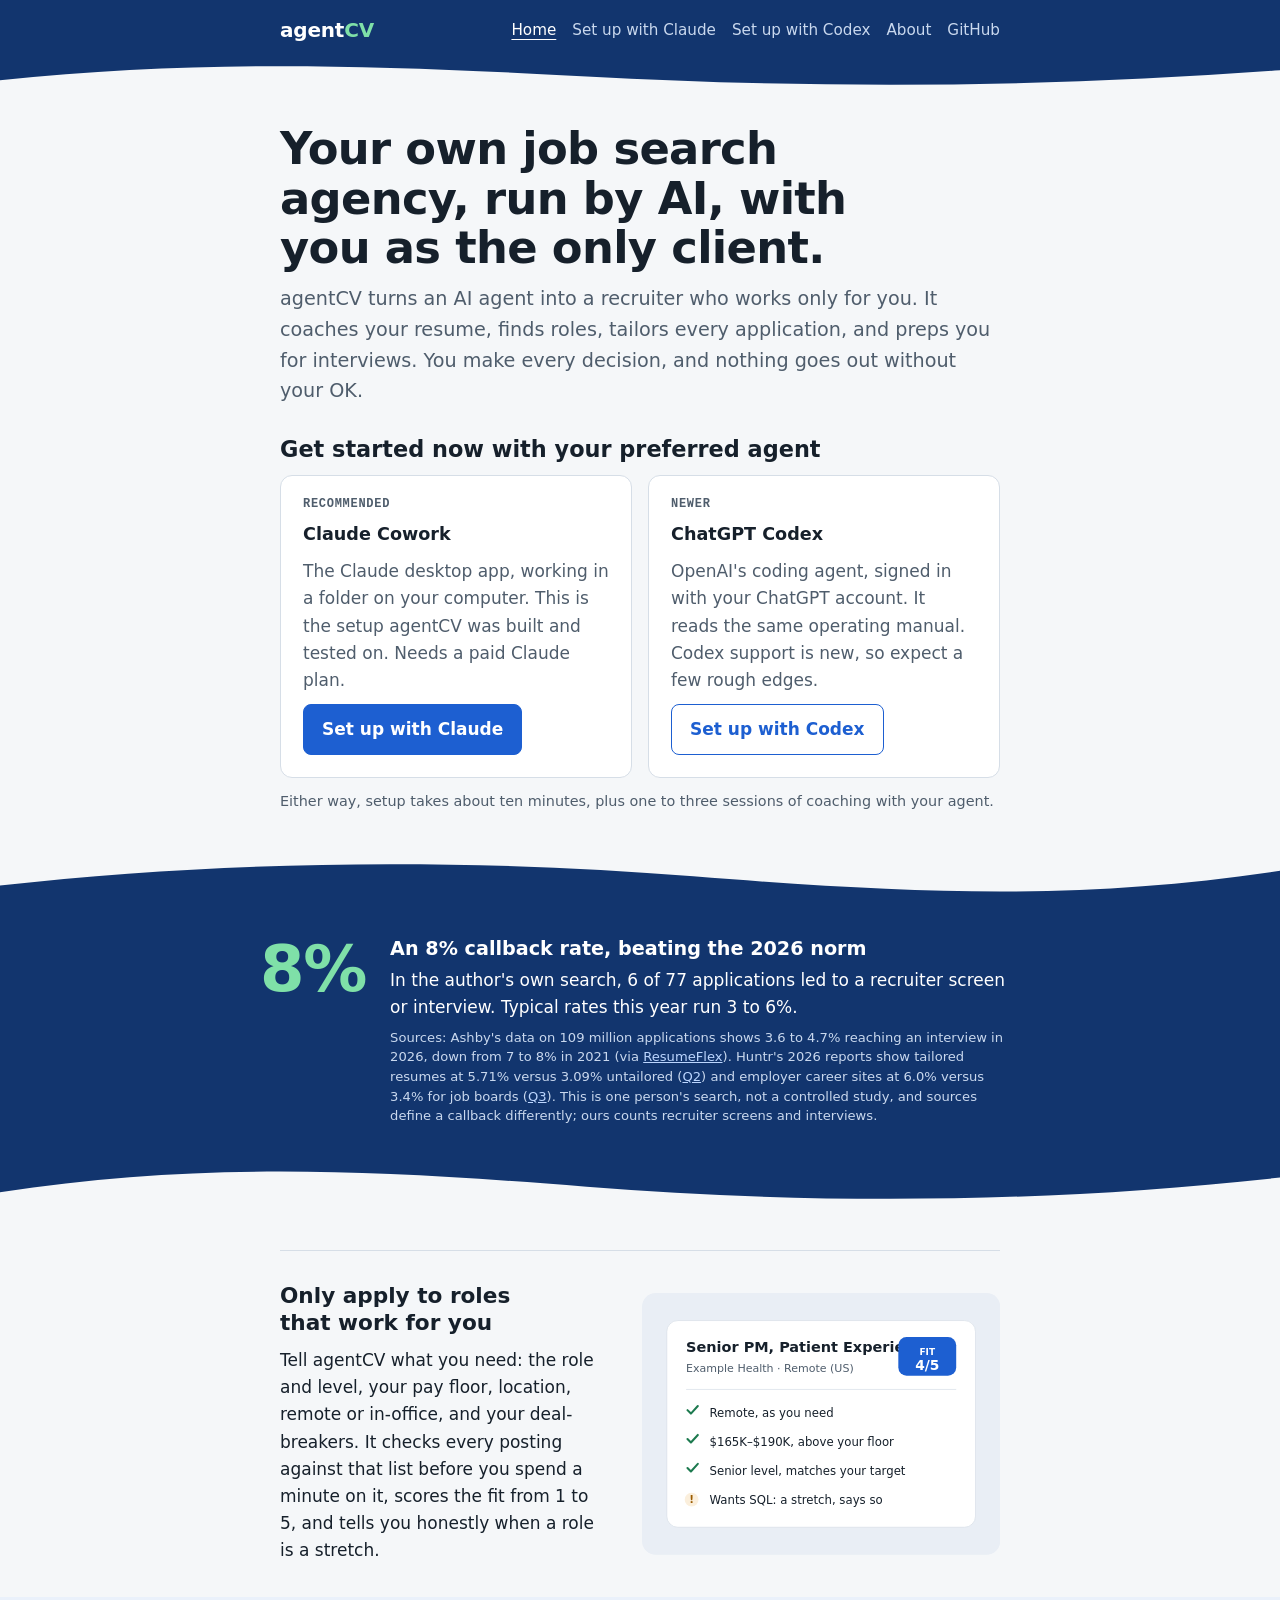
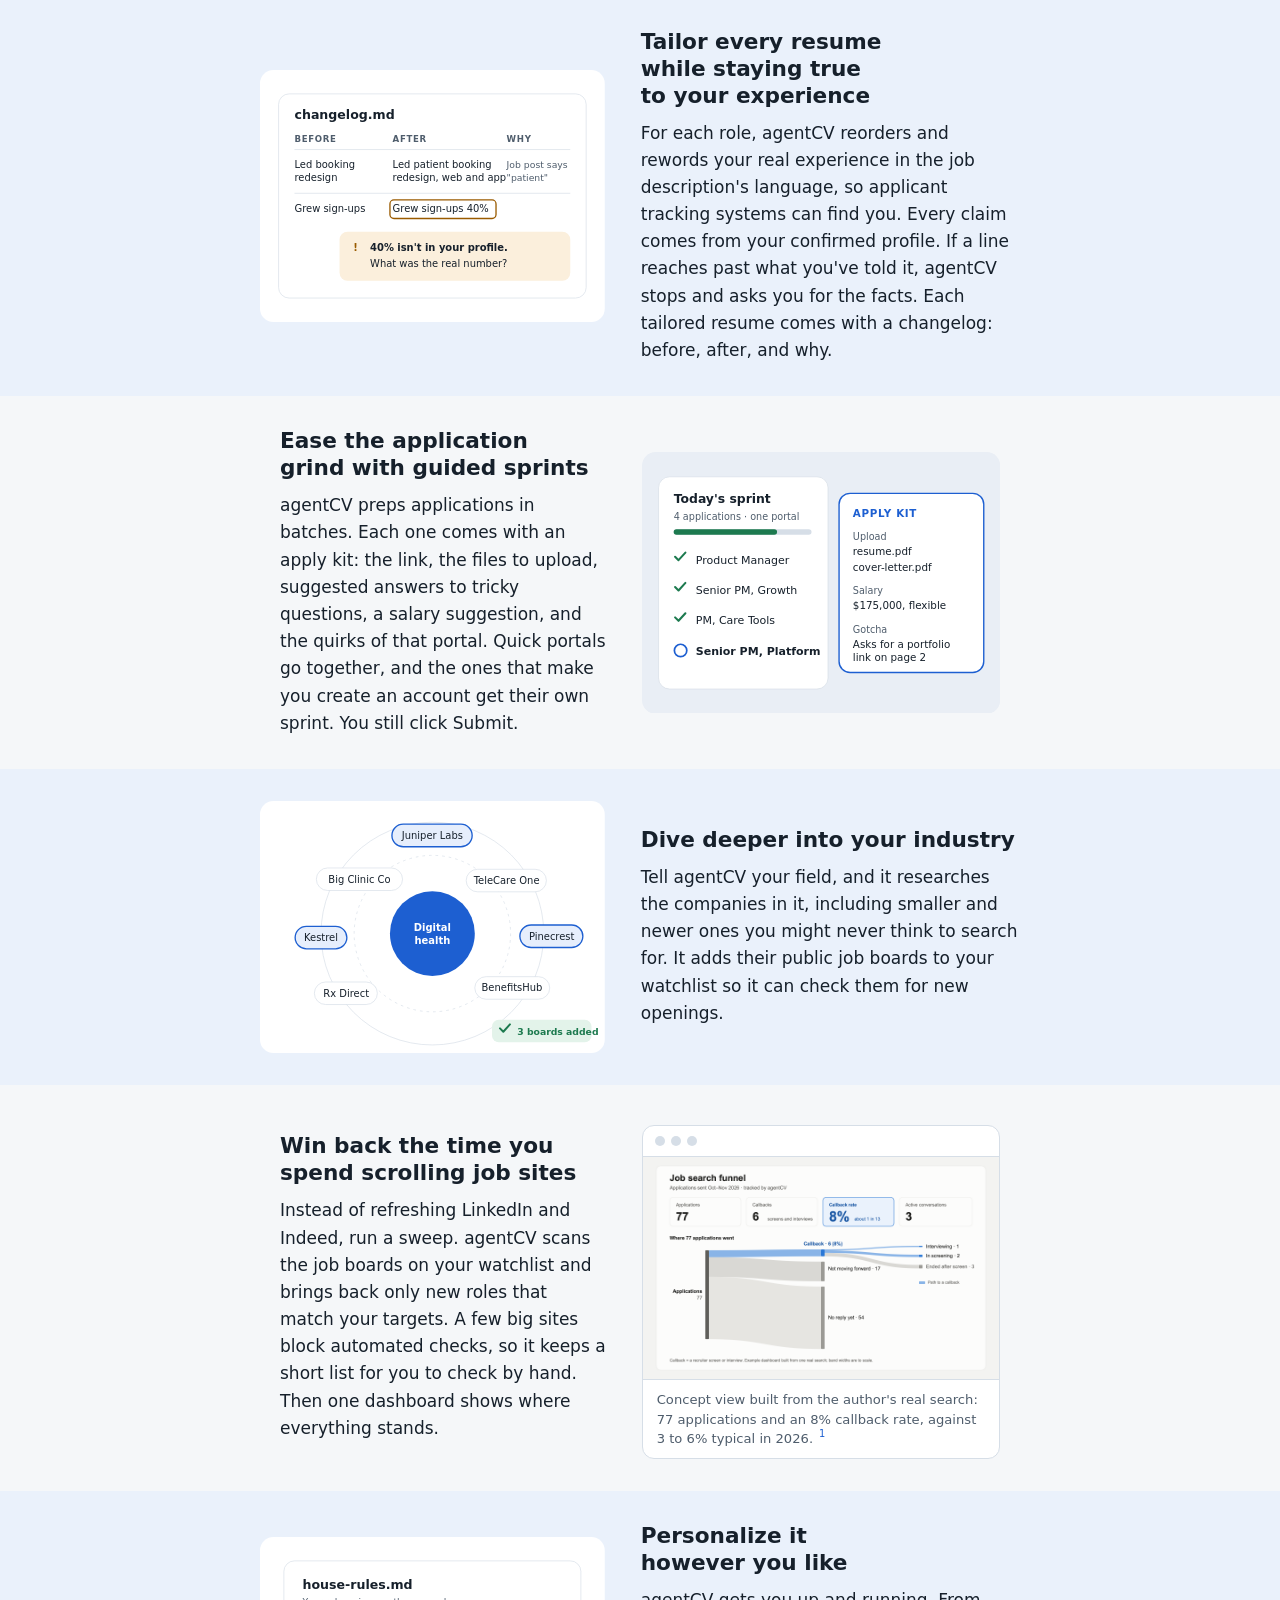
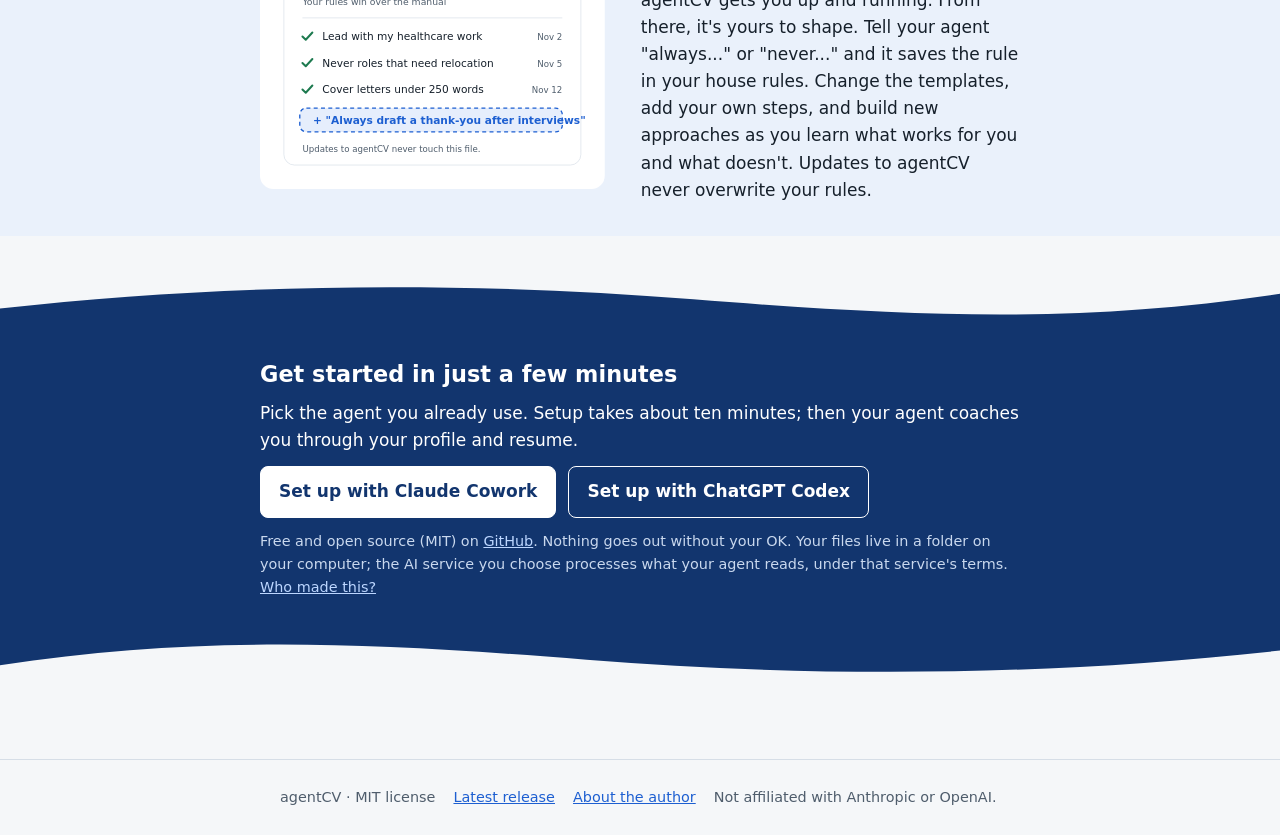
==== commit 919b55b0: "Mobile nav: Menu button with dropdown at 640px and narrower (accessible, works without JS) Co-Author" ====
--- a/index.html
+++ b/index.html
@@ -12,7 +12,8 @@
 <a class="skip" href="#main">Skip to content</a>
 <header class="site"><div class="in">
   <a class="brand" href="./">agent<span>CV</span></a>
-  <nav class="site" aria-label="Main">
+  <button class="menu-btn" type="button" aria-expanded="false" aria-controls="site-nav" hidden><span class="bars" aria-hidden="true"></span>Menu</button>
+  <nav class="site" id="site-nav" aria-label="Main">
     <a href="./" aria-current="page">Home</a>
     <a href="claude.html">Set up with Claude</a>
     <a href="codex.html">Set up with Codex</a>
@@ -127,6 +128,7 @@
   <a href="about.html">About the author</a>
   <span>Not affiliated with Anthropic or OpenAI.</span>
 </div></footer>
+<script src="nav.js"></script>
 <script src="copy.js"></script>
 </body>
 </html>
--- a/style.css
+++ b/style.css
@@ -18,19 +18,25 @@
 html { -webkit-text-size-adjust: 100%; }
 body { overflow-x: clip; margin: 0; background: var(--bg); color: var(--ink); font: 17px/1.6 var(--font); }
 a { color: var(--accent); }
+header.site a:focus-visible { outline-color: var(--deep-ink); }
 a:focus-visible, button:focus-visible { outline: 3px solid var(--accent); outline-offset: 3px; border-radius: 4px; }
 .skip { position: absolute; left: -999px; top: 8px; background: var(--surface); padding: 8px 12px; }
 .skip:focus { left: 8px; }
 
-header.site { border-bottom: 1px solid var(--line); background: var(--surface); }
+header.site { background: var(--deep); color: var(--deep-ink); position: relative; z-index: 1; }
+header.site::after {
+  content: ""; position: absolute; left: 0; right: 0; bottom: -29px; height: 30px; background: var(--deep); transform: scale(-1, -1);
+  -webkit-mask: url("data:image/svg+xml,%3Csvg xmlns='http://www.w3.org/2000/svg' viewBox='0 0 1440 48' preserveAspectRatio='none'%3E%3Cpath d='M0 48V30C260 2 520 0 780 20S1220 46 1440 14V48Z'/%3E%3C/svg%3E") no-repeat 0 0 / 100% 100%;
+          mask: url("data:image/svg+xml,%3Csvg xmlns='http://www.w3.org/2000/svg' viewBox='0 0 1440 48' preserveAspectRatio='none'%3E%3Cpath d='M0 48V30C260 2 520 0 780 20S1220 46 1440 14V48Z'/%3E%3C/svg%3E") no-repeat 0 0 / 100% 100%;
+}
 header.site .in { max-width: 760px; margin: 0 auto; padding: 14px 20px; display: flex; flex-wrap: wrap; gap: 8px 20px; align-items: center; }
-.brand { font-weight: 800; font-size: 1.25rem; text-decoration: none; color: var(--ink); letter-spacing: -.01em; }
-.brand span { color: var(--accent); }
+.brand { font-weight: 800; font-size: 1.25rem; text-decoration: none; color: var(--deep-ink); letter-spacing: -.01em; }
+.brand span { color: var(--deep-pop); }
 nav.site { display: flex; flex-wrap: wrap; gap: 4px 16px; margin-left: auto; font-size: .95rem; }
-nav.site a { text-decoration: none; color: var(--muted); padding: 4px 0; }
-nav.site a:hover, nav.site a[aria-current="page"] { color: var(--ink); text-decoration: underline; text-underline-offset: 4px; }
+nav.site a { text-decoration: none; color: var(--deep-muted); padding: 4px 0; }
+nav.site a:hover, nav.site a[aria-current="page"] { color: var(--deep-ink); text-decoration: underline; text-underline-offset: 4px; }
 
-main { overflow-wrap: break-word; max-width: 760px; margin: 0 auto; padding: 48px 20px 64px; display: flex; flex-direction: column; gap: 28px; }
+main { overflow-wrap: break-word; max-width: 760px; margin: 0 auto; padding: 64px 20px 64px; display: flex; flex-direction: column; gap: 28px; }
 h1 { font-size: clamp(2rem, 6vw, 2.8rem); line-height: 1.1; margin: 0; letter-spacing: -.015em; text-wrap: balance; }
 h2 { font-size: 1.4rem; line-height: 1.25; margin: 0; text-wrap: balance; }
 h3 { font-size: 1.1rem; margin: 0; }
@@ -42,6 +48,19 @@
 ul, ol { margin: 0; padding-left: 1.3em; display: flex; flex-direction: column; gap: 8px; }
 code { overflow-wrap: anywhere; font-family: var(--mono); font-size: .9em; background: var(--accent-soft); padding: 1px 5px; border-radius: 4px; }
 kbd { font-family: var(--mono); font-size: .85em; border: 1px solid var(--line); border-bottom-width: 2px; border-radius: 4px; padding: 0 5px; }
+
+.menu-btn { display: none; }
+@media (max-width: 640px) {
+  .js-nav .menu-btn { display: inline-flex; align-items: center; gap: 10px; margin-left: auto; min-height: 44px; padding: 8px 14px;
+    font: inherit; font-weight: 600; color: var(--deep-ink); background: transparent; border: 1.5px solid var(--deep-muted); border-radius: 8px; cursor: pointer; }
+  .js-nav .menu-btn:focus-visible { outline: 3px solid var(--deep-ink); outline-offset: 3px; }
+  .menu-btn .bars, .menu-btn .bars::before, .menu-btn .bars::after { display: block; width: 18px; height: 2px; background: currentColor; border-radius: 2px; position: relative; }
+  .menu-btn .bars::before, .menu-btn .bars::after { content: ""; position: absolute; left: 0; }
+  .menu-btn .bars::before { top: -6px; } .menu-btn .bars::after { top: 6px; }
+  .js-nav nav.site { display: none; }
+  .js-nav nav.site.open { display: flex; flex-direction: column; width: 100%; gap: 0; margin: 4px 0 0; }
+  .js-nav nav.site.open a { padding: 12px 4px; font-size: 1.05rem; border-top: 1px solid rgba(255,255,255,.14); }
+}
 
 /* Agent picker */
 .pick { display: grid; grid-template-columns: repeat(auto-fit, minmax(260px, 1fr)); gap: 16px; }
@@ -99,17 +118,17 @@
 
 /* Full-width color bands. Deep bands get playful wavy edges. */
 .band, .band-soft { margin-inline: calc(50% - 50vw); padding-inline: max(20px, calc(50vw - 380px)); }
-.band-deep { position: relative; background: var(--deep); color: var(--deep-ink); padding-block: 44px; margin-block: 36px; }
+.band-deep { position: relative; background: var(--deep); color: var(--deep-ink); padding-block: 36px; margin-block: 60px; }
 .band-deep a { color: var(--deep-link); }
 .band-deep a:focus-visible, .band-deep .btn:focus-visible { outline-color: var(--deep-ink); }
 .band-deep .muted { color: var(--deep-muted); }
 .band-deep::before, .band-deep::after {
-  content: ""; position: absolute; left: 0; right: 0; height: 22px; background: var(--deep);
-  -webkit-mask: url("data:image/svg+xml,%3Csvg xmlns='http://www.w3.org/2000/svg' viewBox='0 0 120 22'%3E%3Cpath d='M0 22V11C15 0 25 0 40 11S65 22 80 11 105 0 120 11V22Z'/%3E%3C/svg%3E") repeat-x 0 0 / 120px 22px;
-          mask: url("data:image/svg+xml,%3Csvg xmlns='http://www.w3.org/2000/svg' viewBox='0 0 120 22'%3E%3Cpath d='M0 22V11C15 0 25 0 40 11S65 22 80 11 105 0 120 11V22Z'/%3E%3C/svg%3E") repeat-x 0 0 / 120px 22px;
+  content: ""; position: absolute; left: 0; right: 0; height: 44px; background: var(--deep);
+  -webkit-mask: url("data:image/svg+xml,%3Csvg xmlns='http://www.w3.org/2000/svg' viewBox='0 0 1440 48' preserveAspectRatio='none'%3E%3Cpath d='M0 48V30C260 2 520 0 780 20S1220 46 1440 14V48Z'/%3E%3C/svg%3E") no-repeat 0 0 / 100% 100%;
+          mask: url("data:image/svg+xml,%3Csvg xmlns='http://www.w3.org/2000/svg' viewBox='0 0 1440 48' preserveAspectRatio='none'%3E%3Cpath d='M0 48V30C260 2 520 0 780 20S1220 46 1440 14V48Z'/%3E%3C/svg%3E") no-repeat 0 0 / 100% 100%;
 }
-.band-deep::before { top: -21px; }
-.band-deep::after { bottom: -21px; transform: scaleY(-1); }
+.band-deep::before { top: -43px; }
+.band-deep::after { bottom: -43px; transform: scale(-1, -1); }
 .band-deep .btn { border-color: var(--deep-ink); color: var(--deep-ink); }
 .band-deep .btn.primary { background: var(--deep-ink); color: var(--deep); }
 .cta .actions { display: flex; flex-wrap: wrap; gap: 12px; }
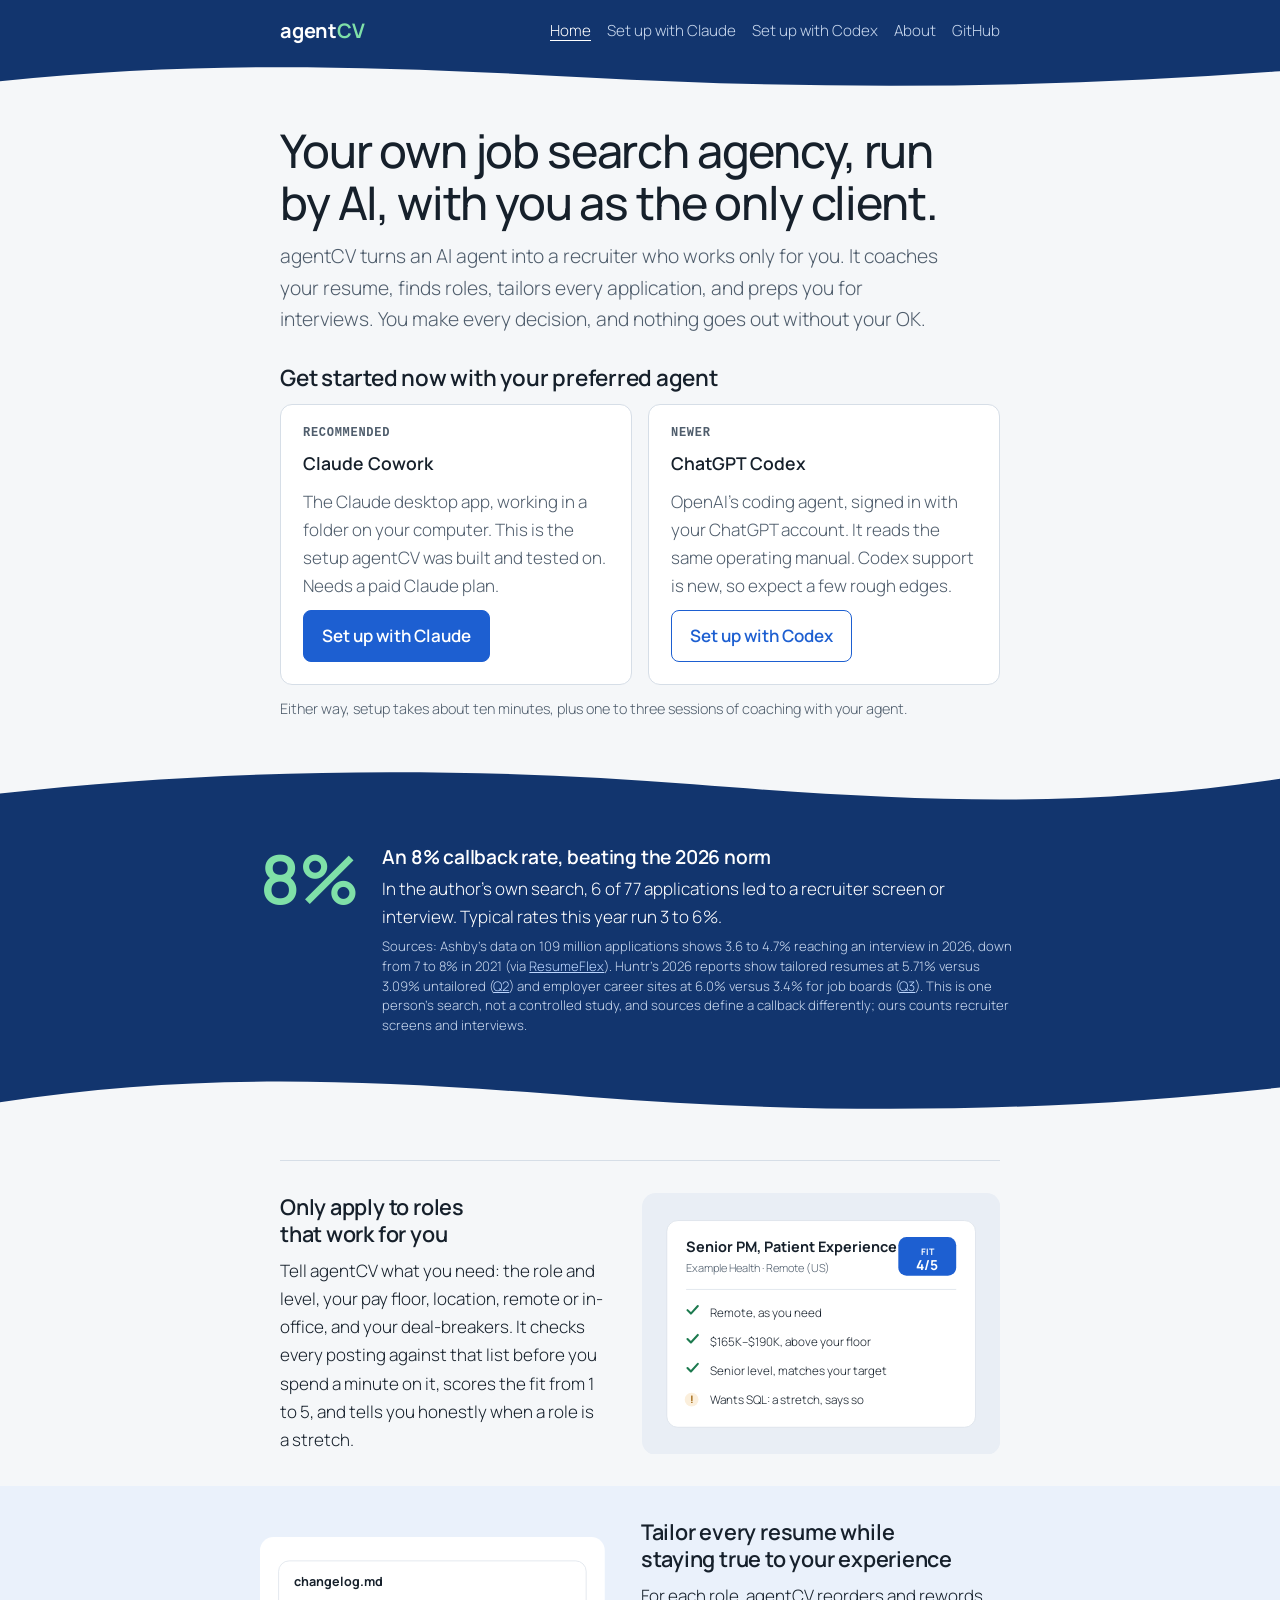
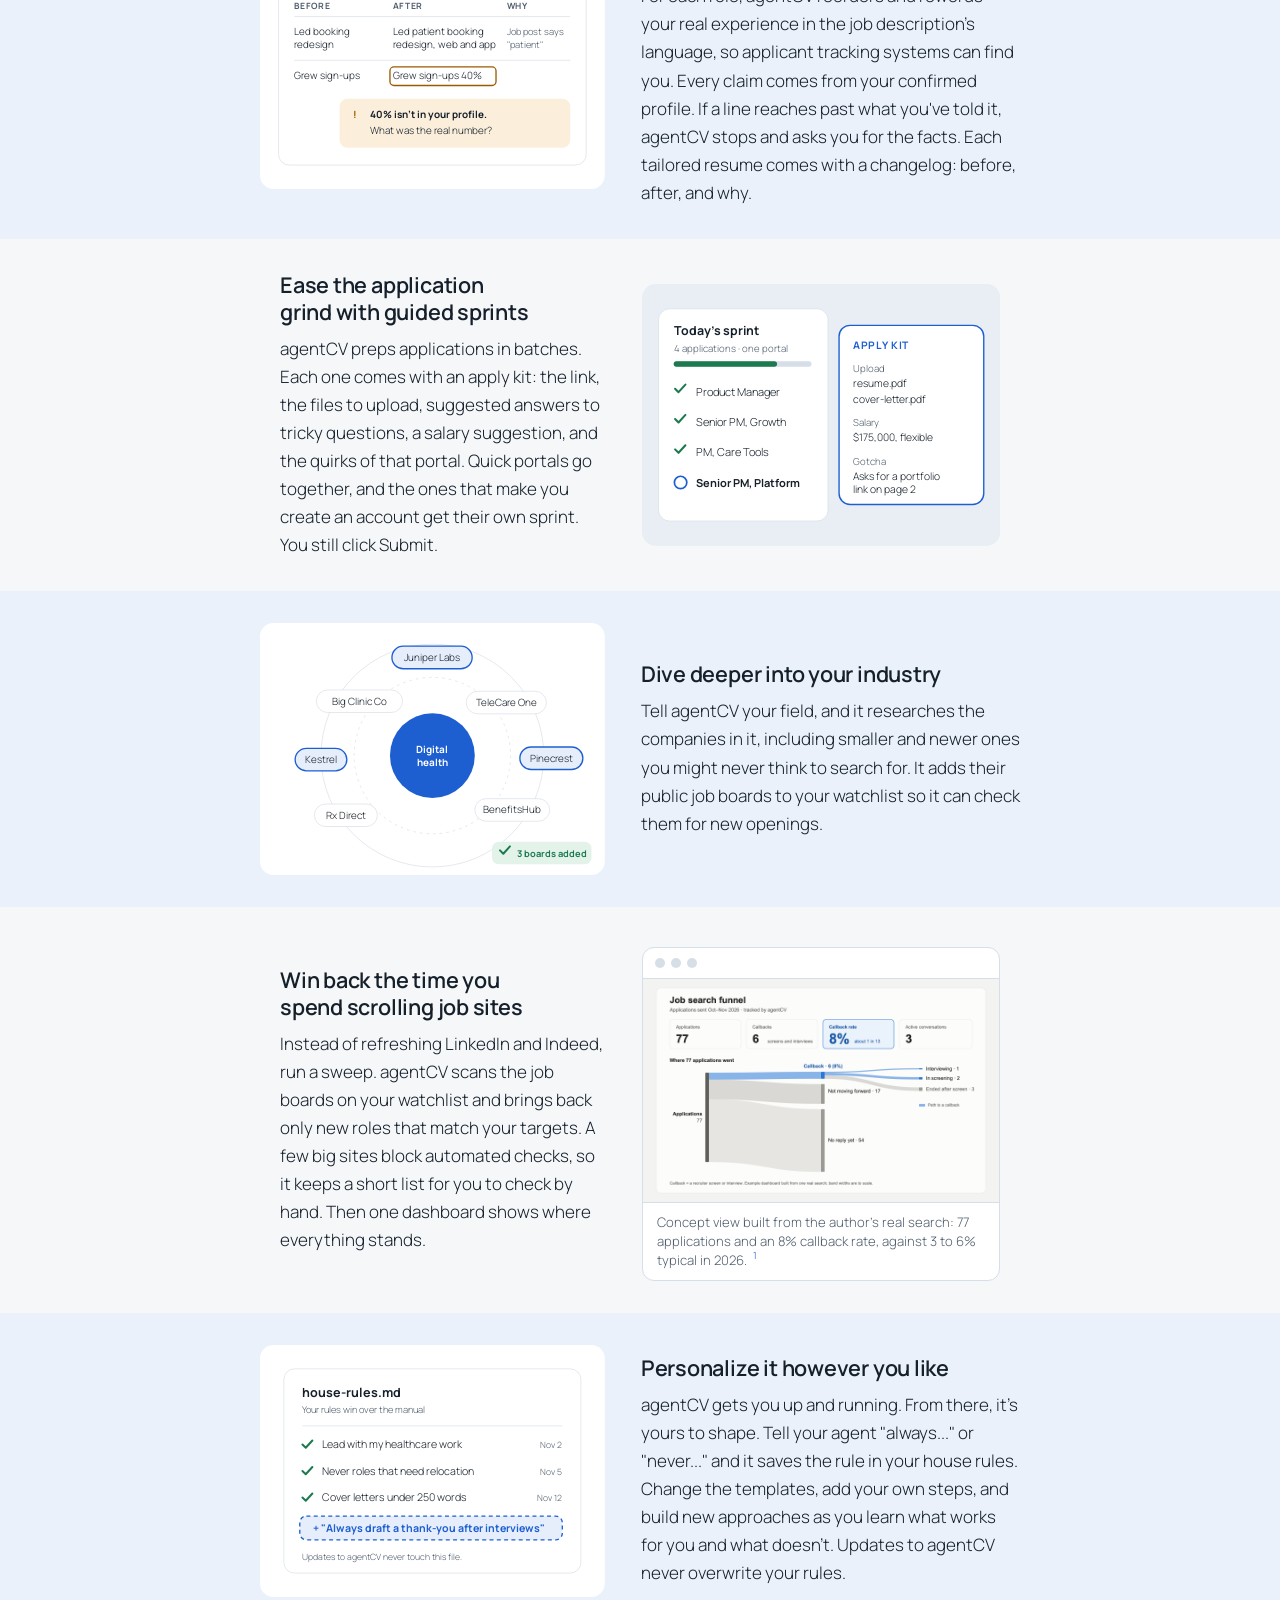
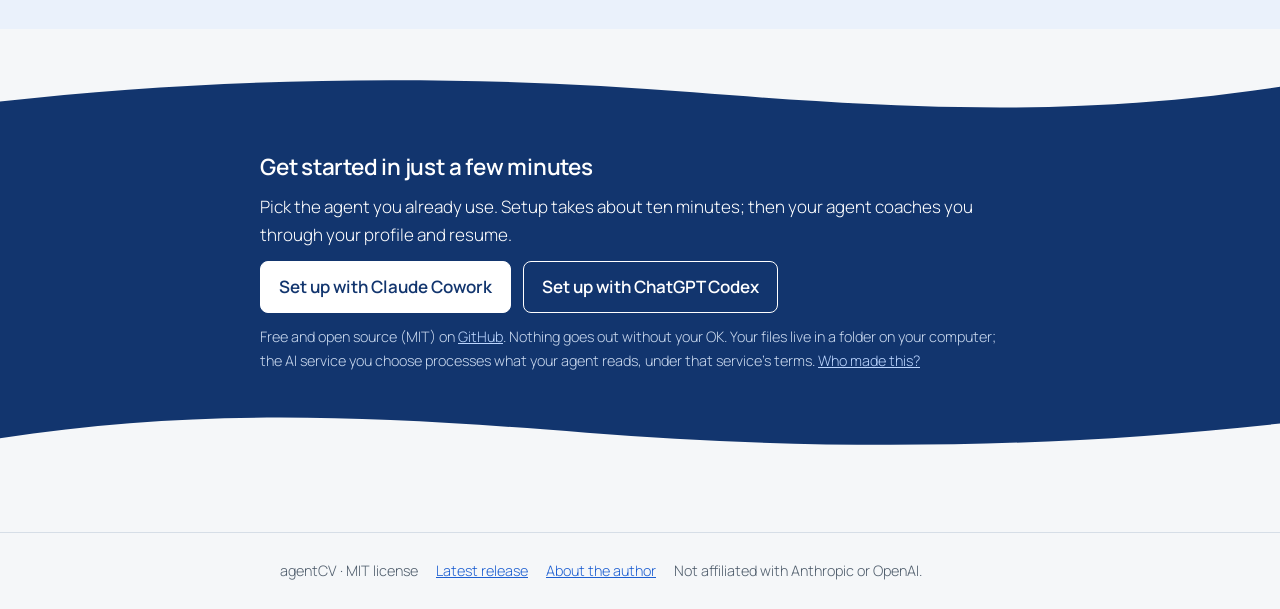
==== commit b8419a52: "Type: Manrope (light body, medium headings) for a lighter, more elegant feel Co-Authored-By: Claude " ====
--- a/index.html
+++ b/index.html
@@ -6,13 +6,16 @@
 <title>agentCV: your own AI job search agency</title>
 <meta name="description" content="agentCV turns Claude Cowork or OpenAI Codex into your own job search agency: resume coaching, tailored applications and interview prep, with nothing sent without your OK.">
 <link rel="icon" href="data:image/svg+xml,%3Csvg xmlns='http://www.w3.org/2000/svg' viewBox='0 0 64 64'%3E%3Crect width='64' height='64' rx='14' fill='%231d5fd1'/%3E%3Ctext x='32' y='43' font-family='Arial' font-weight='700' font-size='30' fill='white' text-anchor='middle'%3ECV%3C/text%3E%3C/svg%3E">
+<link rel="preconnect" href="https://fonts.googleapis.com">
+<link rel="preconnect" href="https://fonts.gstatic.com" crossorigin>
+<link rel="stylesheet" href="https://fonts.googleapis.com/css2?family=Manrope:wght@300;400;500;600;700&display=swap">
 <link rel="stylesheet" href="style.css">
 </head>
 <body>
 <a class="skip" href="#main">Skip to content</a>
 <header class="site"><div class="in">
   <a class="brand" href="./">agent<span>CV</span></a>
-  <button class="menu-btn" type="button" aria-expanded="false" aria-controls="site-nav" hidden><span class="bars" aria-hidden="true"></span>Menu</button>
+  <button class="menu-btn" type="button" aria-expanded="false" aria-controls="site-nav" hidden><span class="bars" aria-hidden="true"></span><span class="visually-hidden">Menu</span></button>
   <nav class="site" id="site-nav" aria-label="Main">
     <a href="./" aria-current="page">Home</a>
     <a href="claude.html">Set up with Claude</a>
--- a/style.css
+++ b/style.css
@@ -4,7 +4,7 @@
   --accent: #1d5fd1; --accent-ink: #ffffff; --accent-soft: #e6eefc;
   --ok: #1d7a4f; --ok-soft: #e3f3ea; --warn: #9a5b00; --warn-soft: #fbefdc; --tint: #e9eef5;
   --soft-band: #eaf1fb; --deep: #12356e; --deep-ink: #ffffff; --deep-muted: #c9d8ee; --deep-link: #bcd6ff; --deep-pop: #7fe0a8;
-  --font: system-ui, -apple-system, "Segoe UI", Roboto, sans-serif;
+  --font: "Manrope", system-ui, -apple-system, "Segoe UI", Roboto, sans-serif;
   --mono: ui-monospace, SFMono-Regular, Menlo, Consolas, monospace;
   color-scheme: light dark;
 }
@@ -16,10 +16,12 @@
 }
 * { box-sizing: border-box; }
 html { -webkit-text-size-adjust: 100%; }
-body { overflow-x: clip; margin: 0; background: var(--bg); color: var(--ink); font: 17px/1.6 var(--font); }
+body { overflow-x: clip; margin: 0; background: var(--bg); color: var(--ink); font: 300 17px/1.65 var(--font); }
+strong, b { font-weight: 600; }
 a { color: var(--accent); }
 header.site a:focus-visible { outline-color: var(--deep-ink); }
 a:focus-visible, button:focus-visible { outline: 3px solid var(--accent); outline-offset: 3px; border-radius: 4px; }
+.visually-hidden { position: absolute; width: 1px; height: 1px; padding: 0; margin: -1px; overflow: hidden; clip: rect(0 0 0 0); white-space: nowrap; border: 0; }
 .skip { position: absolute; left: -999px; top: 8px; background: var(--surface); padding: 8px 12px; }
 .skip:focus { left: 8px; }
 
@@ -30,16 +32,16 @@
           mask: url("data:image/svg+xml,%3Csvg xmlns='http://www.w3.org/2000/svg' viewBox='0 0 1440 48' preserveAspectRatio='none'%3E%3Cpath d='M0 48V30C260 2 520 0 780 20S1220 46 1440 14V48Z'/%3E%3C/svg%3E") no-repeat 0 0 / 100% 100%;
 }
 header.site .in { max-width: 760px; margin: 0 auto; padding: 14px 20px; display: flex; flex-wrap: wrap; gap: 8px 20px; align-items: center; }
-.brand { font-weight: 800; font-size: 1.25rem; text-decoration: none; color: var(--deep-ink); letter-spacing: -.01em; }
+.brand { font-weight: 700; font-size: 1.25rem; text-decoration: none; color: var(--deep-ink); letter-spacing: -.01em; }
 .brand span { color: var(--deep-pop); }
 nav.site { display: flex; flex-wrap: wrap; gap: 4px 16px; margin-left: auto; font-size: .95rem; }
 nav.site a { text-decoration: none; color: var(--deep-muted); padding: 4px 0; }
 nav.site a:hover, nav.site a[aria-current="page"] { color: var(--deep-ink); text-decoration: underline; text-underline-offset: 4px; }
 
 main { overflow-wrap: break-word; max-width: 760px; margin: 0 auto; padding: 64px 20px 64px; display: flex; flex-direction: column; gap: 28px; }
-h1 { font-size: clamp(2rem, 6vw, 2.8rem); line-height: 1.1; margin: 0; letter-spacing: -.015em; text-wrap: balance; }
-h2 { font-size: 1.4rem; line-height: 1.25; margin: 0; text-wrap: balance; }
-h3 { font-size: 1.1rem; margin: 0; }
+h1 { font-size: clamp(2rem, 6vw, 2.9rem); font-weight: 500; line-height: 1.12; margin: 0; letter-spacing: -.025em; text-wrap: balance; }
+h2 { font-weight: 600; letter-spacing: -.01em; font-size: 1.4rem; line-height: 1.25; margin: 0; text-wrap: balance; }
+h3 { font-size: 1.1rem; font-weight: 600; margin: 0; }
 p { margin: 0; }
 section { display: flex; flex-direction: column; gap: 12px; }
 .lede { font-size: 1.2rem; color: var(--muted); max-width: 60ch; }
@@ -51,7 +53,7 @@
 
 .menu-btn { display: none; }
 @media (max-width: 640px) {
-  .js-nav .menu-btn { display: inline-flex; align-items: center; gap: 10px; margin-left: auto; min-height: 44px; padding: 8px 14px;
+  .js-nav .menu-btn { display: inline-flex; align-items: center; justify-content: center; margin-left: auto; width: 44px; height: 44px; padding: 0;
     font: inherit; font-weight: 600; color: var(--deep-ink); background: transparent; border: 1.5px solid var(--deep-muted); border-radius: 8px; cursor: pointer; }
   .js-nav .menu-btn:focus-visible { outline: 3px solid var(--deep-ink); outline-offset: 3px; }
   .menu-btn .bars, .menu-btn .bars::before, .menu-btn .bars::after { display: block; width: 18px; height: 2px; background: currentColor; border-radius: 2px; position: relative; }
@@ -68,7 +70,7 @@
 .card .tag { font: 600 .75rem/1 var(--mono); text-transform: uppercase; letter-spacing: .06em; color: var(--muted); }
 .card p { color: var(--muted); }
 .card .btn { margin-top: auto; align-self: flex-start; }
-.btn { display: inline-block; padding: 11px 18px; border-radius: 8px; font-weight: 650; text-decoration: none; border: 1.5px solid var(--accent); color: var(--accent); background: transparent; font: inherit; font-weight: 650; cursor: pointer; }
+.btn { display: inline-block; padding: 11px 18px; border-radius: 8px; font-weight: 600; text-decoration: none; border: 1.5px solid var(--accent); color: var(--accent); background: transparent; font: inherit; font-weight: 600; cursor: pointer; }
 .btn.primary { background: var(--accent); color: var(--accent-ink); }
 
 /* Steps */
@@ -84,7 +86,7 @@
 
 /* Proof strip */
 .proof { flex-direction: row; align-items: flex-start; gap: 24px; }
-.proof-num { font-size: clamp(2.8rem, 10vw, 4rem); font-weight: 800; line-height: 1; color: var(--deep-pop); letter-spacing: -.02em; }
+.proof-num { font-size: clamp(2.8rem, 10vw, 4.2rem); font-weight: 600; line-height: 1; color: var(--deep-pop); letter-spacing: -.02em; }
 .proof h2 { font-size: 1.2rem; }
 .proof > div { display: flex; flex-direction: column; gap: 6px; min-width: 0; }
 @media (max-width: 480px) { .proof { flex-direction: column; align-items: flex-start; } }
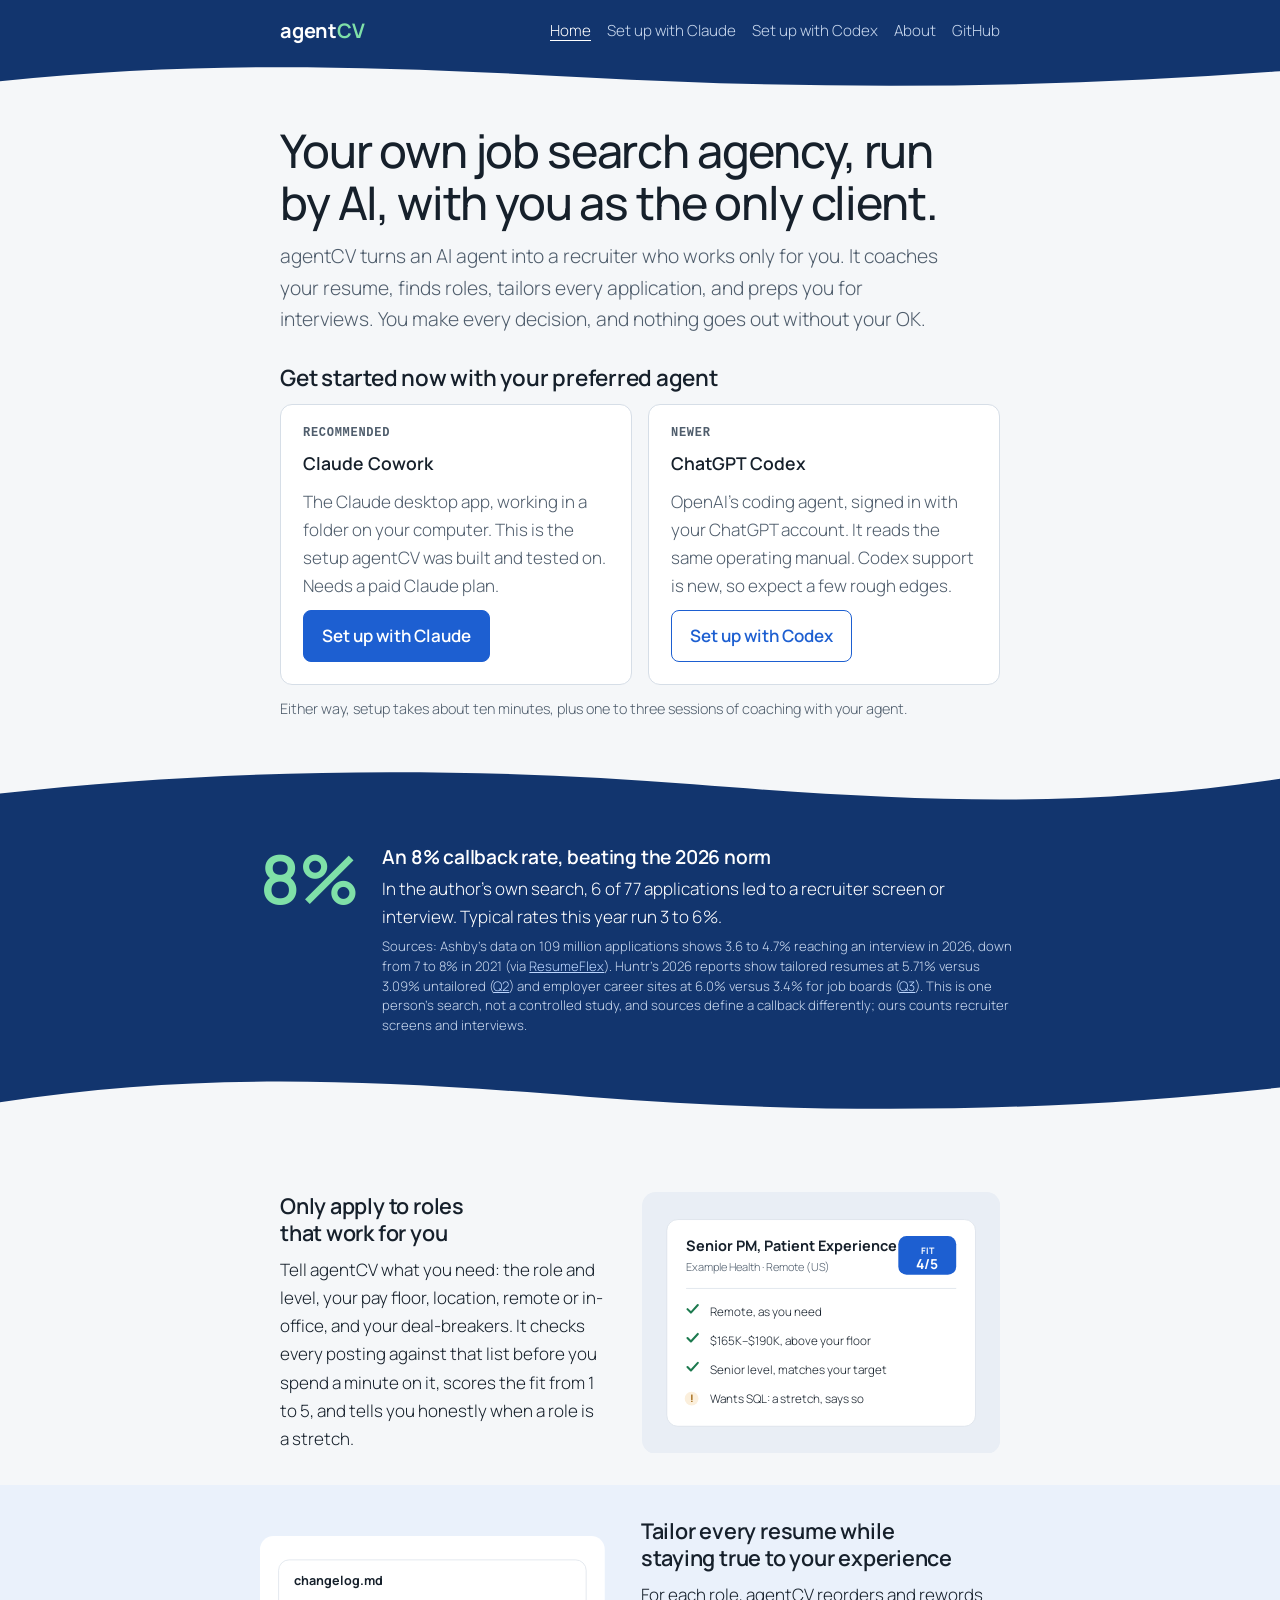
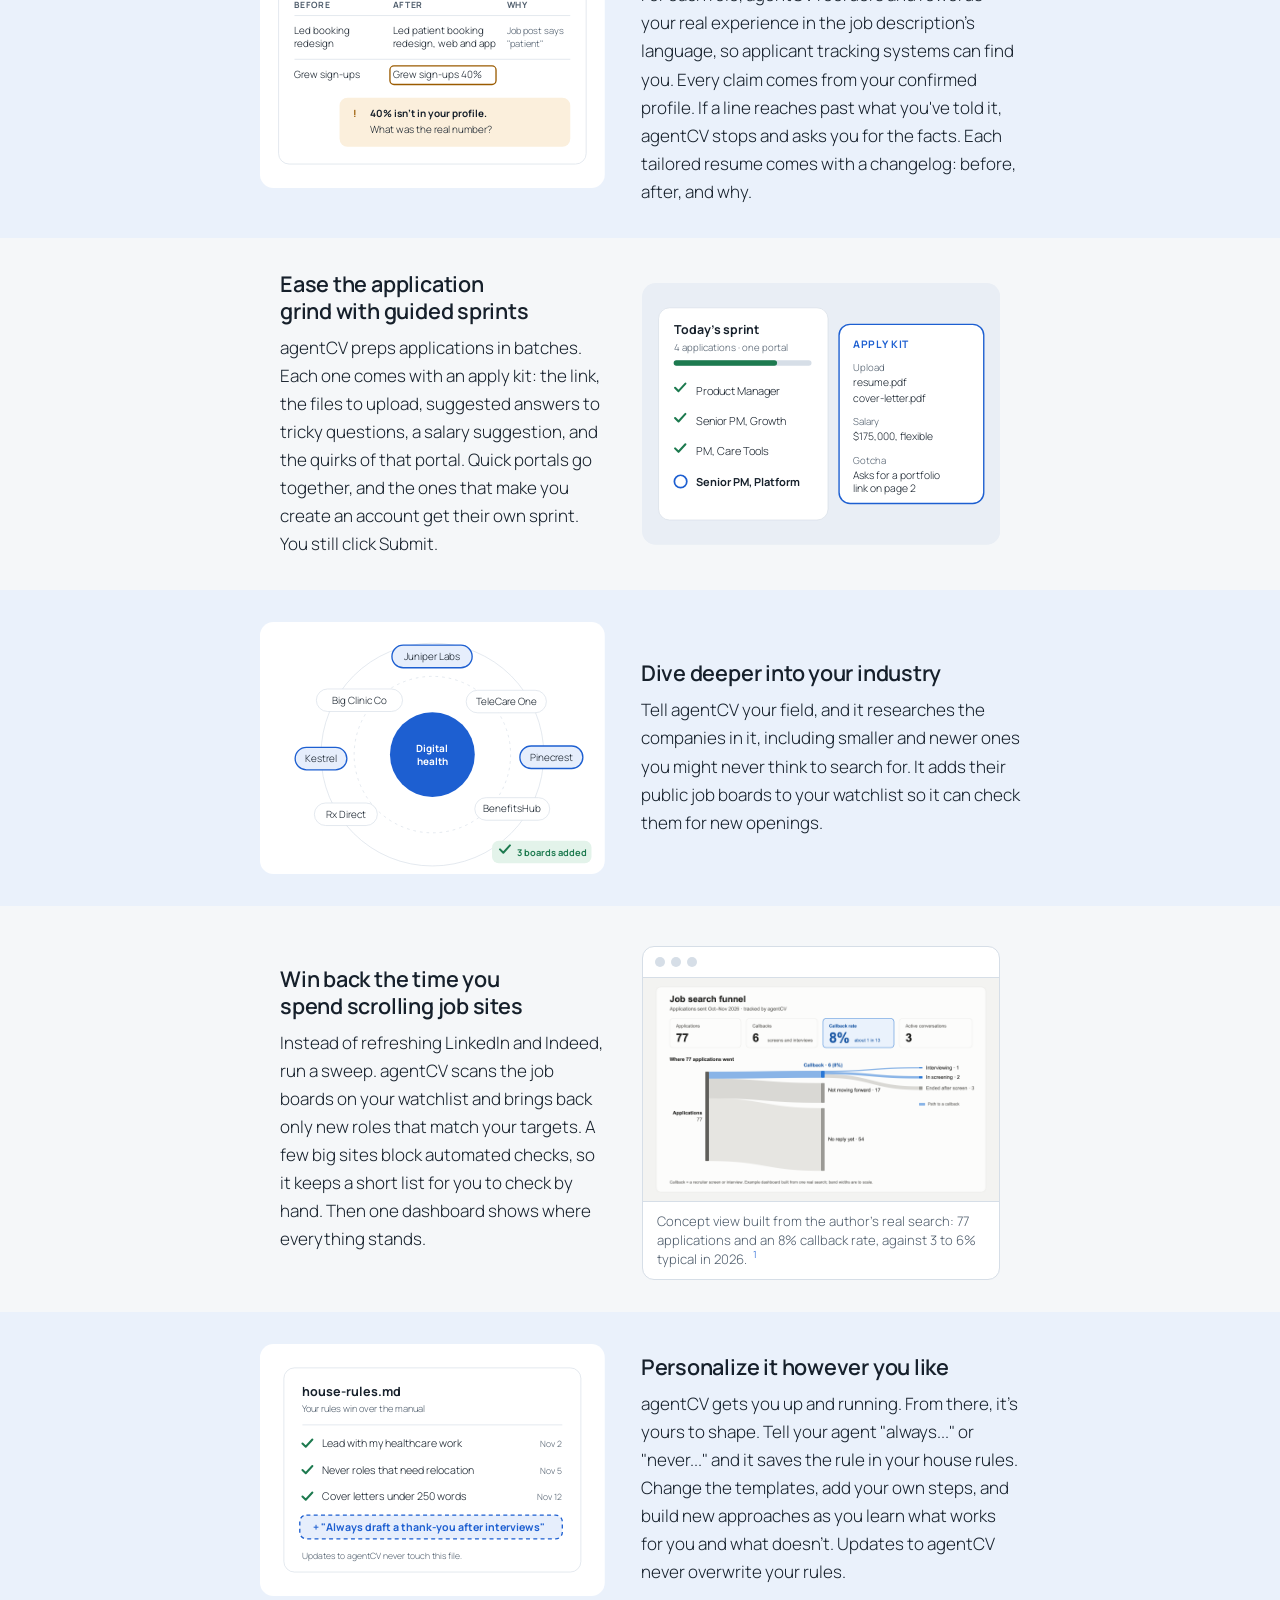
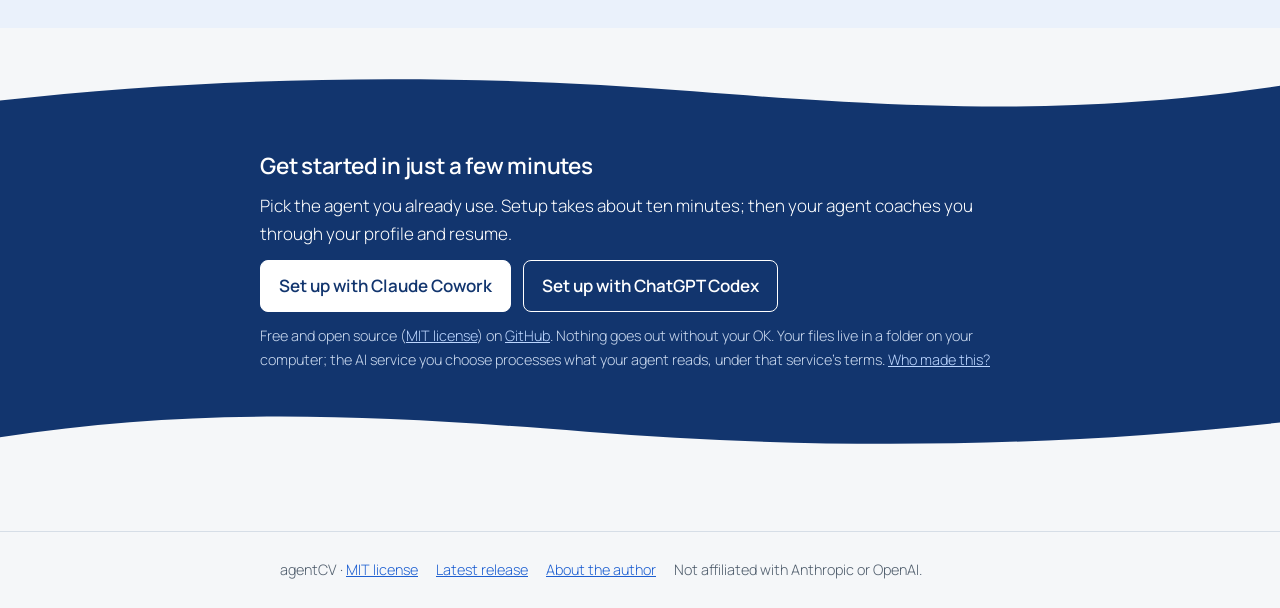
==== commit b346930b: "Link the MIT license (footer on all pages, home CTA) Co-Authored-By: Claude Opus 5.5 <noreply@anthro" ====
--- a/index.html
+++ b/index.html
@@ -121,12 +121,12 @@
       <a class="btn primary" href="claude.html">Set up with Claude Cowork</a>
       <a class="btn" href="codex.html">Set up with ChatGPT Codex</a>
     </div>
-    <p class="small muted">Free and open source (MIT) on <a href="https://github.com/duprejohn/agentcv">GitHub</a>. Nothing goes out without your OK. Your files live in a folder on your computer; the AI service you choose processes what your agent reads, under that service's terms. <a href="about.html">Who made this?</a></p>
+    <p class="small muted">Free and open source (<a href="https://github.com/duprejohn/agentcv/blob/main/LICENSE">MIT license</a>) on <a href="https://github.com/duprejohn/agentcv">GitHub</a>. Nothing goes out without your OK. Your files live in a folder on your computer; the AI service you choose processes what your agent reads, under that service's terms. <a href="about.html">Who made this?</a></p>
   </section>
 </main>
 
 <footer class="site"><div class="in">
-  <span>agentCV · MIT license</span>
+  <span>agentCV · <a href="https://github.com/duprejohn/agentcv/blob/main/LICENSE">MIT license</a></span>
   <a href="https://github.com/duprejohn/agentcv/releases/latest">Latest release</a>
   <a href="about.html">About the author</a>
   <span>Not affiliated with Anthropic or OpenAI.</span>
--- a/style.css
+++ b/style.css
@@ -136,6 +136,7 @@
 .cta .actions { display: flex; flex-wrap: wrap; gap: 12px; }
 .band-soft { background: var(--soft-band); border-top: 0 !important; }
 .band-soft + .prop { border-top: 0; }
+.props .prop:first-of-type { border-top: 0; }
 .band-soft .f-tint { fill: var(--surface); }
 
 /* Product screenshot */
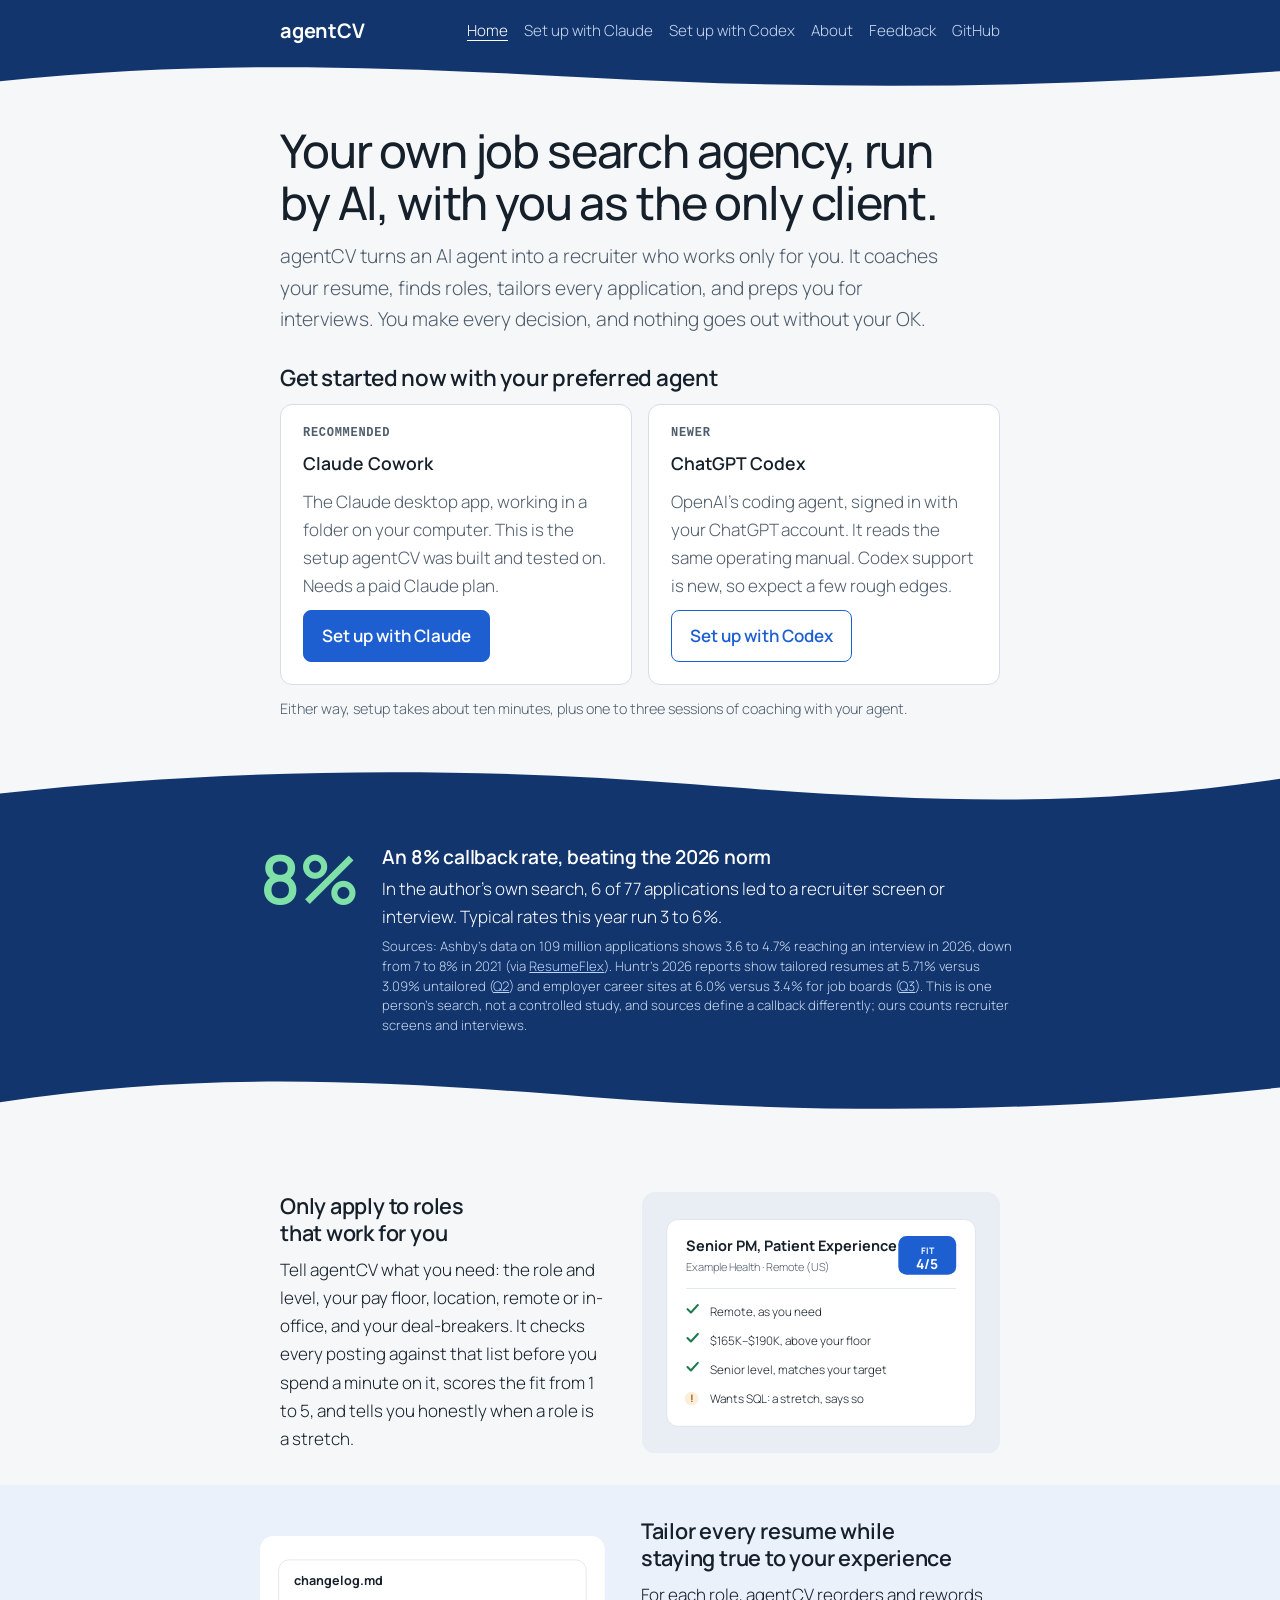
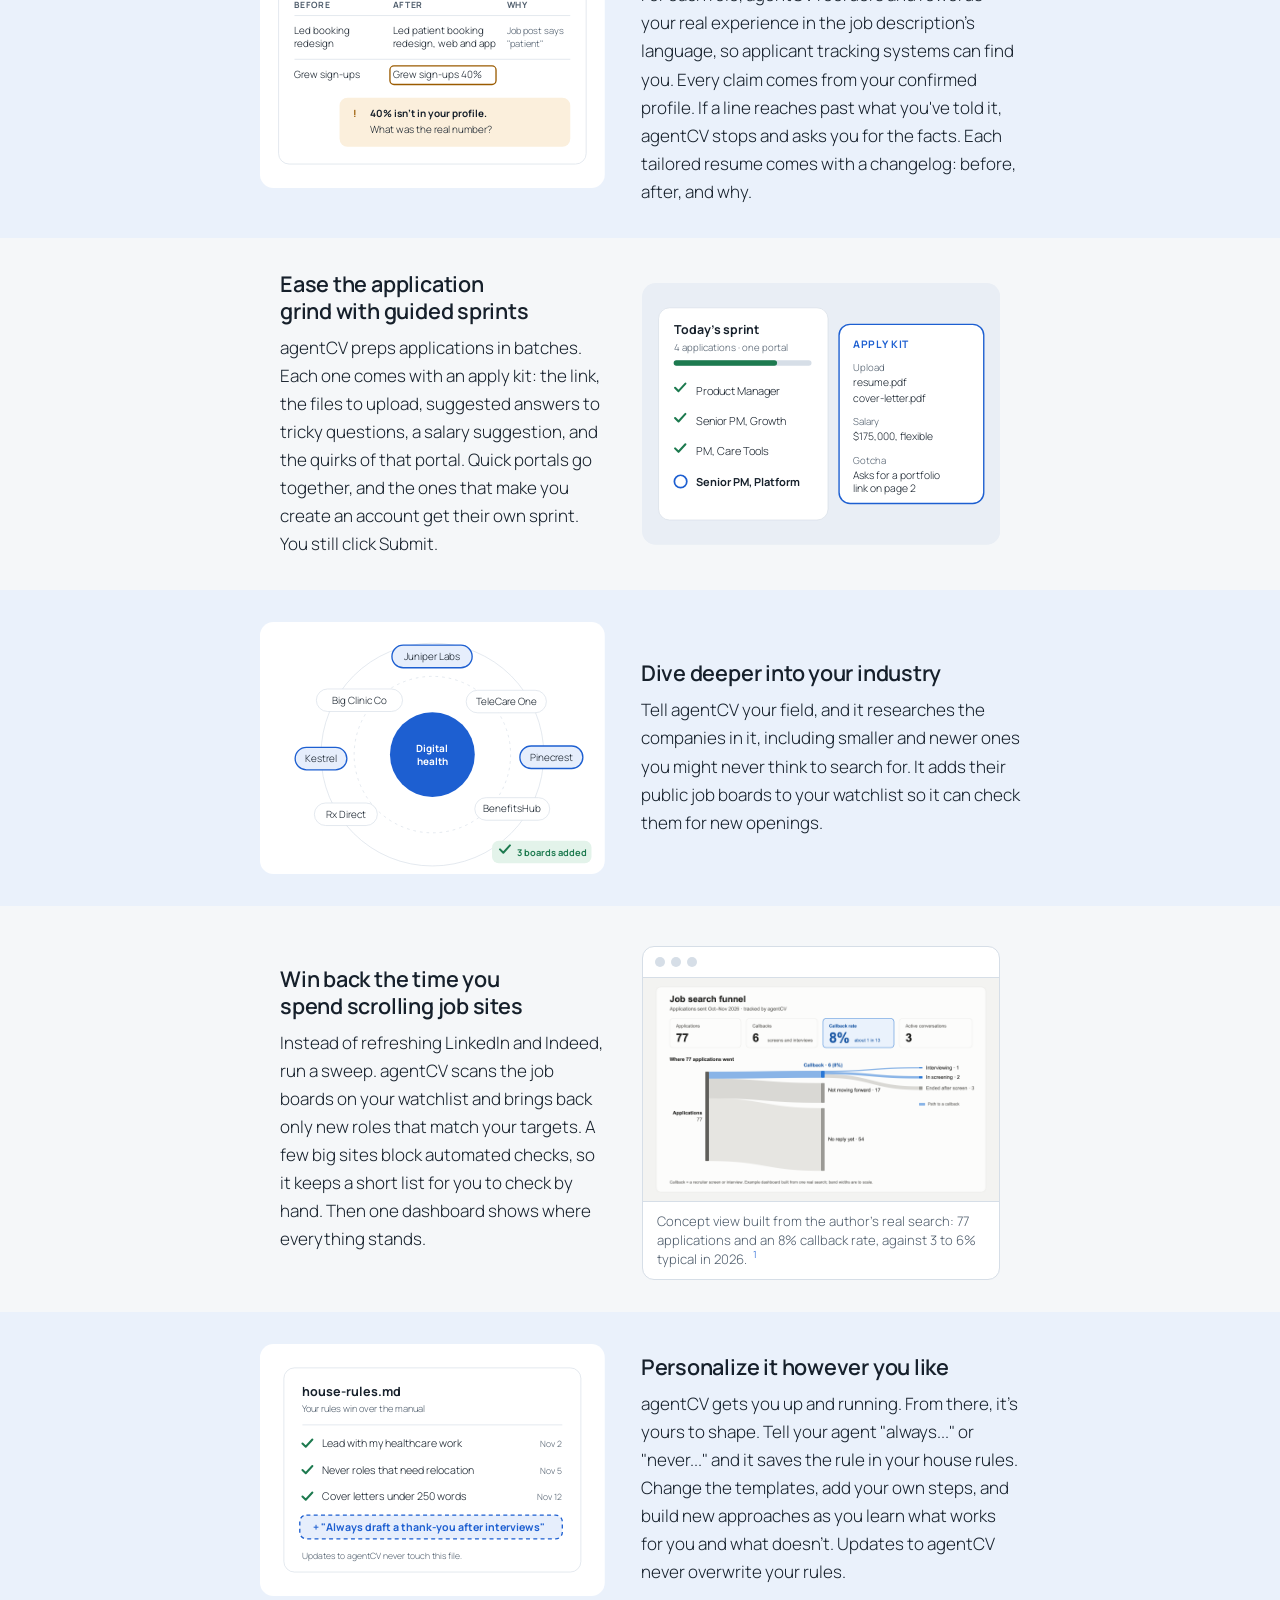
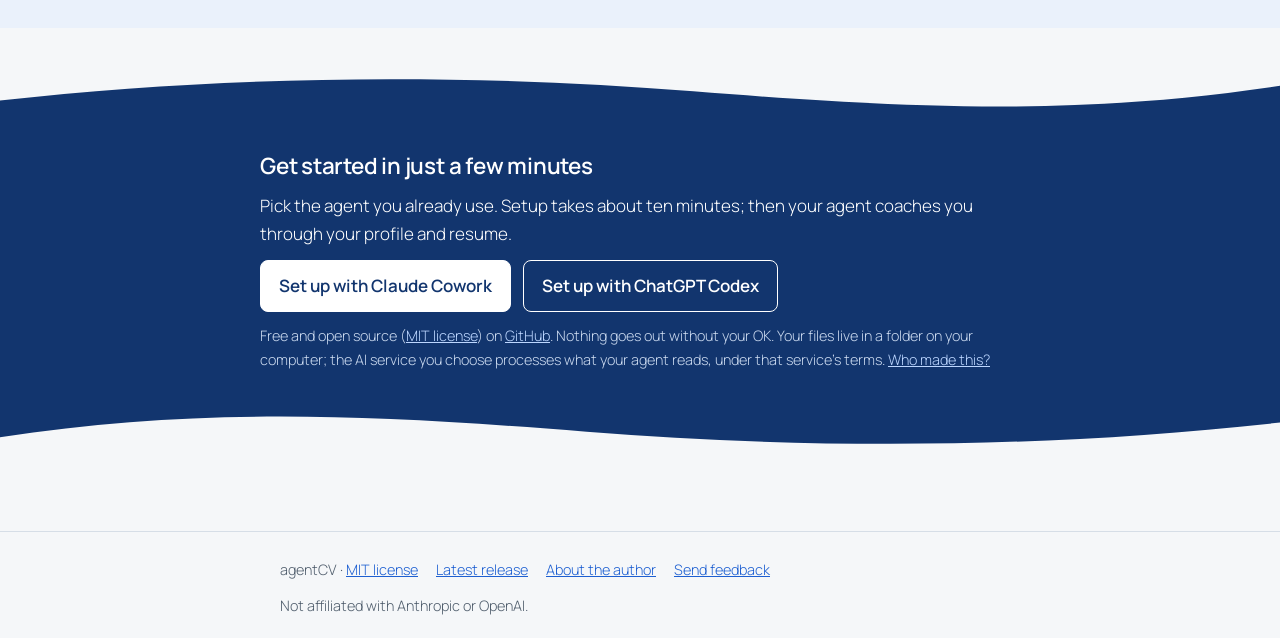
==== commit a43308e3: "Feedback page: form that opens a pre-filled GitHub issue; Feedback in nav and footer Co-Authored-By:" ====
--- a/index.html
+++ b/index.html
@@ -21,6 +21,7 @@
     <a href="claude.html">Set up with Claude</a>
     <a href="codex.html">Set up with Codex</a>
     <a href="about.html">About</a>
+    <a href="feedback.html">Feedback</a>
     <a href="https://github.com/duprejohn/agentcv">GitHub</a>
   </nav>
 </div></header>
@@ -129,6 +130,7 @@
   <span>agentCV · <a href="https://github.com/duprejohn/agentcv/blob/main/LICENSE">MIT license</a></span>
   <a href="https://github.com/duprejohn/agentcv/releases/latest">Latest release</a>
   <a href="about.html">About the author</a>
+  <a href="feedback.html">Send feedback</a>
   <span>Not affiliated with Anthropic or OpenAI.</span>
 </div></footer>
 <script src="nav.js"></script>
--- a/style.css
+++ b/style.css
@@ -33,7 +33,7 @@
 }
 header.site .in { max-width: 760px; margin: 0 auto; padding: 14px 20px; display: flex; flex-wrap: wrap; gap: 8px 20px; align-items: center; }
 .brand { font-weight: 700; font-size: 1.25rem; text-decoration: none; color: var(--deep-ink); letter-spacing: -.01em; }
-.brand span { color: var(--deep-pop); }
+.brand span { color: inherit; }
 nav.site { display: flex; flex-wrap: wrap; gap: 4px 16px; margin-left: auto; font-size: .95rem; }
 nav.site a { text-decoration: none; color: var(--deep-muted); padding: 4px 0; }
 nav.site a:hover, nav.site a[aria-current="page"] { color: var(--deep-ink); text-decoration: underline; text-underline-offset: 4px; }
@@ -146,6 +146,21 @@
 figure.shot img { display: block; width: 100%; height: auto; }
 figure.shot figcaption { padding: 10px 14px; font-size: .82rem; line-height: 1.45; color: var(--muted); border-top: 1px solid var(--line); }
 
+/* Feedback form */
+.fb { display: flex; flex-direction: column; gap: 18px; }
+.fb fieldset { border: 1px solid var(--line); border-radius: 10px; padding: 12px 16px 14px; margin: 0; display: flex; flex-direction: column; gap: 6px; }
+.fb legend { font-weight: 600; padding: 0 6px; }
+.fb .choice { display: flex; align-items: center; gap: 10px; min-height: 32px; cursor: pointer; }
+.fb input[type=radio] { width: 18px; height: 18px; accent-color: var(--accent); }
+.field { display: flex; flex-direction: column; gap: 6px; }
+.field label { font-weight: 600; }
+.field input, .field select, .field textarea { font: inherit; font-weight: 400; color: var(--ink); background: var(--surface); border: 1.5px solid var(--muted); border-radius: 8px; padding: 10px 12px; width: 100%; }
+.field textarea { resize: vertical; }
+.field input:focus-visible, .field select:focus-visible, .field textarea:focus-visible, .fb input[type=radio]:focus-visible { outline: 3px solid var(--accent); outline-offset: 2px; }
+.field [aria-invalid="true"] { border-color: #b3261e; }
+.err { color: #b3261e; font-size: .9rem; font-weight: 600; }
+@media (prefers-color-scheme: dark) { .field [aria-invalid="true"] { border-color: #ffb4ab; } .err { color: #ffb4ab; } }
+
 /* About */
 .links { display: flex; flex-wrap: wrap; gap: 12px; }
 
